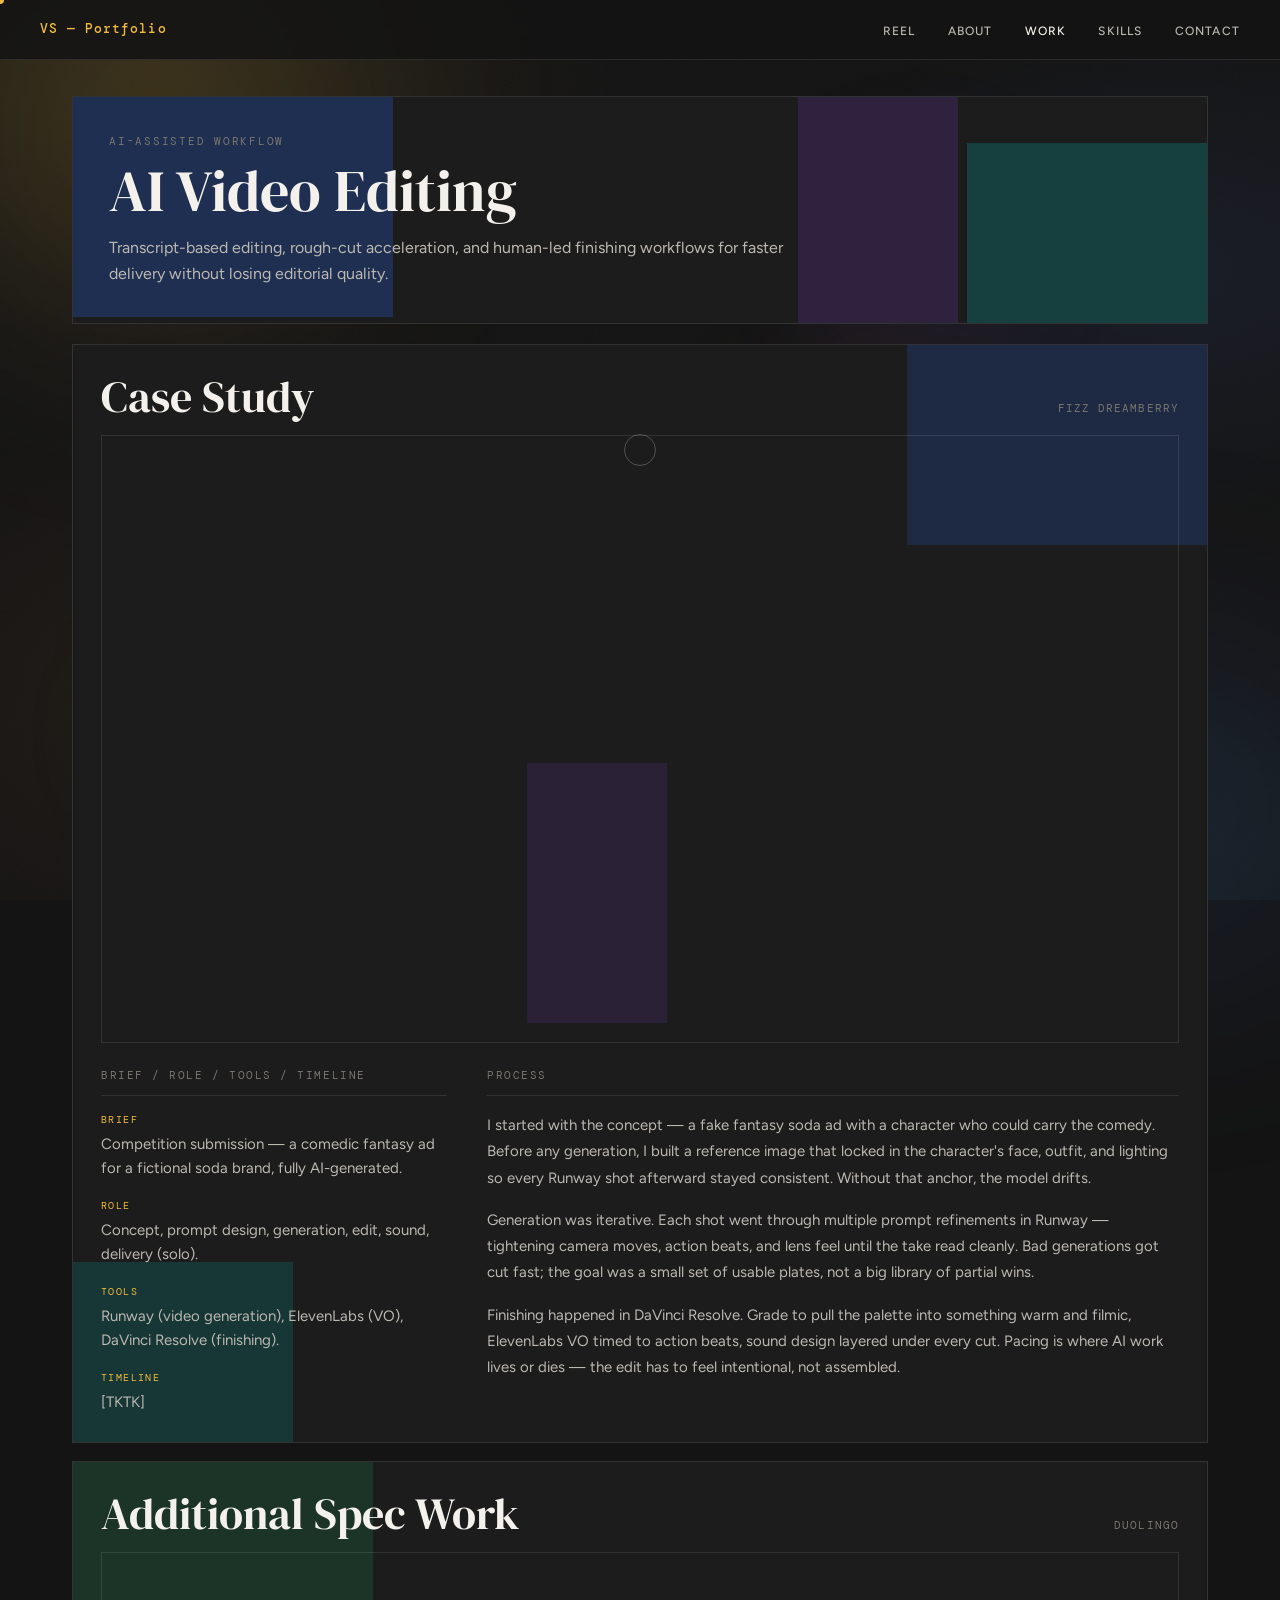
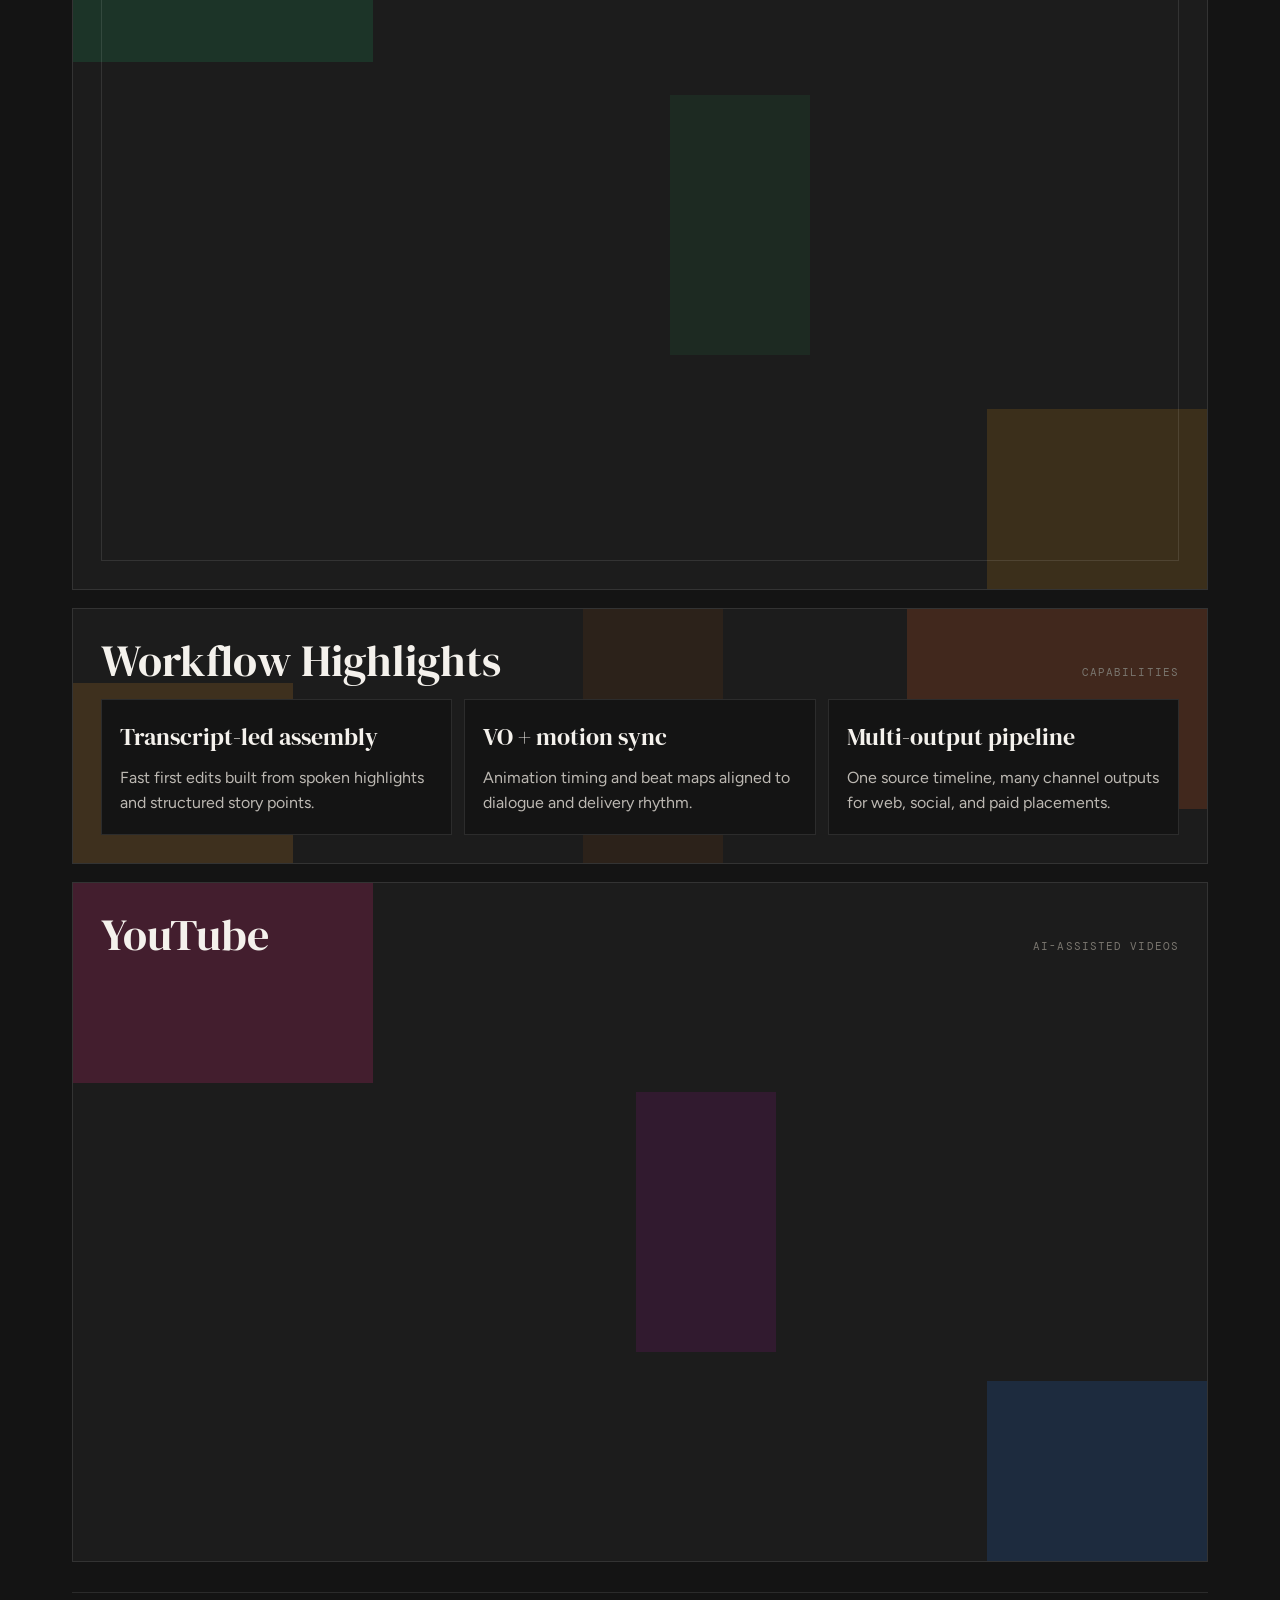
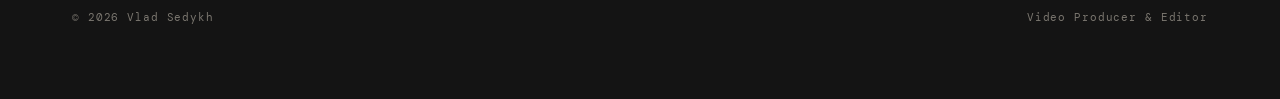
==== ai-video-editing.html @ c08f0c53 "Restore hero photo position; add ambient motion graphics site-wide - Fix hero layout: the earlier z-" ====
<!doctype html>
<html lang="en">
<head>
  <meta charset="utf-8" />
  <meta name="viewport" content="width=device-width,initial-scale=1" />
  <meta name="view-transition" content="same-origin">
  <title>AI Video Editing — Vlad Sedykh</title>
  <meta name="description" content="AI-assisted editing and generative spec work — Fizz Dreamberry case study, Runway and Veo pipelines, and transcript-led finishing for faster delivery.">
  <meta property="og:type" content="website">
  <meta property="og:title" content="AI Video Editing — Vlad Sedykh">
  <meta property="og:description" content="AI-assisted editing and generative spec work — Fizz Dreamberry case study, Runway and Veo pipelines, and transcript-led finishing for faster delivery.">
  <meta property="og:image" content="https://vladesque.github.io/port/og-image.jpg">
  <meta property="og:url" content="https://vladesque.github.io/port/ai-video-editing.html">
  <meta name="twitter:card" content="summary_large_image">
  <link rel="icon" type="image/png" href="favicon.png">
  <link href="https://fonts.googleapis.com/css2?family=DM+Serif+Display:ital@0;1&family=DM+Mono:wght@400;500&family=Figtree:wght@300;400;500;600&display=swap" rel="stylesheet">
  <link rel="stylesheet" href="subpage-theme.css" />
</head>
<body data-page="ai-video-editing">
  <div class="ambient" aria-hidden="true">
    <div class="ambient-shape ambient-shape-1"></div>
    <div class="ambient-shape ambient-shape-2"></div>
    <div class="ambient-shape ambient-shape-3"></div>
  </div>
  <div class="ambient-grain" aria-hidden="true"></div>
  <nav class="site-nav">
    <a class="nav-logo" href="index.html">VS — Portfolio</a>
    <ul class="nav-links">
      <li><a href="index.html#reel">Reel</a></li>
      <li><a href="index.html#bio">About</a></li>
      <li class="nav-dropdown">
        <a href="index.html#work" aria-current="page">Work</a>
        <div class="nav-dropdown-menu">
          <a href="ai-video-editing.html" aria-current="page">AI Video Editing</a>
          <a href="homes-com.html">Homes.com</a>
          <a href="real-estate.html">Real Estate</a>
          <a href="social-media.html">Social Media</a>
        </div>
      </li>
      <li><a href="index.html#skills">Skills</a></li>
      <li><a href="contact.html">Contact</a></li>
    </ul>
  </nav>

  <main class="page-wrap">
    <section class="page-hero">
      <div class="piece piece-ai-1"></div>
      <div class="piece piece-ai-2"></div>
      <div class="piece piece-ai-3"></div>
      <div class="page-kicker">AI-assisted workflow</div>
      <h1>AI Video Editing</h1>
      <p>Transcript-based editing, rough-cut acceleration, and human-led finishing workflows for faster delivery without losing editorial quality.</p>
    </section>

    <section class="section-block">
      <div class="piece piece-sec-a-1"></div>
      <div class="piece piece-sec-a-2"></div>
      <div class="piece piece-sec-a-3"></div>
      <div class="section-head"><h2>Case Study</h2><p>Fizz Dreamberry</p></div>
      <div class="video-wrap case-video">
        <iframe src="https://www.youtube.com/embed/aZ7p9nZNWr4" title="Fizz Dreamberry — a comedic fantasy spec ad fully generated in Runway" frameborder="0" allow="accelerometer; autoplay; clipboard-write; encrypted-media; gyroscope; picture-in-picture; web-share" referrerpolicy="strict-origin-when-cross-origin" allowfullscreen></iframe>
      </div>
      <div class="case-grid">
        <div class="case-brief">
          <div class="case-col-label">Brief / Role / Tools / Timeline</div>
          <dl>
            <div>
              <dt>Brief</dt>
              <dd>Competition submission — a comedic fantasy ad for a fictional soda brand, fully AI-generated.</dd>
            </div>
            <div>
              <dt>Role</dt>
              <dd>Concept, prompt design, generation, edit, sound, delivery (solo).</dd>
            </div>
            <div>
              <dt>Tools</dt>
              <dd>Runway (video generation), ElevenLabs (VO), DaVinci Resolve (finishing).</dd>
            </div>
            <div>
              <dt>Timeline</dt>
              <dd>[TKTK]</dd>
            </div>
          </dl>
        </div>
        <div class="case-process">
          <div class="case-col-label">Process</div>
          <p>I started with the concept — a fake fantasy soda ad with a character who could carry the comedy. Before any generation, I built a reference image that locked in the character's face, outfit, and lighting so every Runway shot afterward stayed consistent. Without that anchor, the model drifts.</p>
          <p>Generation was iterative. Each shot went through multiple prompt refinements in Runway — tightening camera moves, action beats, and lens feel until the take read cleanly. Bad generations got cut fast; the goal was a small set of usable plates, not a big library of partial wins.</p>
          <p>Finishing happened in DaVinci Resolve. Grade to pull the palette into something warm and filmic, ElevenLabs VO timed to action beats, sound design layered under every cut. Pacing is where AI work lives or dies — the edit has to feel intentional, not assembled.</p>
        </div>
      </div>
    </section>

    <section class="section-block">
      <div class="piece piece-sec-b-1"></div>
      <div class="piece piece-sec-b-2"></div>
      <div class="piece piece-sec-b-3"></div>
      <div class="section-head"><h2>Additional Spec Work</h2><p>Duolingo</p></div>
      <div class="video-wrap">
        <iframe src="https://www.youtube.com/embed/ukLDQIRW5YM" title="A Social (Awareness) Ad for Duolingo - Fully AI-Generated in Veo 3" allow="accelerometer; autoplay; clipboard-write; encrypted-media; gyroscope; picture-in-picture; web-share" referrerpolicy="strict-origin-when-cross-origin" allowfullscreen></iframe>
      </div>
    </section>

    <section class="section-block">
      <div class="piece piece-sec-c-1"></div>
      <div class="piece piece-sec-c-2"></div>
      <div class="piece piece-sec-c-3"></div>
      <div class="section-head"><h2>Workflow Highlights</h2><p>Capabilities</p></div>
      <div class="card-grid">
        <article class="info-card"><h3>Transcript-led assembly</h3><p>Fast first edits built from spoken highlights and structured story points.</p></article>
        <article class="info-card"><h3>VO + motion sync</h3><p>Animation timing and beat maps aligned to dialogue and delivery rhythm.</p></article>
        <article class="info-card"><h3>Multi-output pipeline</h3><p>One source timeline, many channel outputs for web, social, and paid placements.</p></article>
      </div>
    </section>

    <section class="section-block">
      <div class="piece piece-sec-d-1"></div>
      <div class="piece piece-sec-d-2"></div>
      <div class="piece piece-sec-d-3"></div>
      <div class="section-head"><h2>YouTube</h2><p>AI-assisted videos</p></div>
      <div class="youtube-grid">
        <div class="youtube-short">
          <iframe src="https://www.youtube.com/embed/81QC1uGu9oo" title="Always wondered what the 7 Wonders of the Ancient World looked like? We went back to find out." frameborder="0" allow="accelerometer; autoplay; clipboard-write; encrypted-media; gyroscope; picture-in-picture; web-share" referrerpolicy="strict-origin-when-cross-origin" allowfullscreen></iframe>
        </div>
      </div>
    </section>

    <footer class="page-footer">
      <span>© 2026 Vlad Sedykh</span>
      <span>Video Producer & Editor</span>
    </footer>
  </main>


  <script src="cursor.js" defer></script>
  <script src="transitions.js" defer></script>
</body>
</html>
---- subpage-theme.css ----
:root {
  --bg: #141414;
  --bg2: #1c1c1c;
  --bg3: #262626;
  --border: rgba(255, 255, 255, 0.10);
  --border2: rgba(255, 255, 255, 0.18);
  --text: #f4f1ec;
  --text2: #bcb8b2;
  --text3: #7a766f;
  --accent: #f2bb3d;
  --accent2: #d09c29;
  --accent-cool: #4c6fe5;
  --accent-warm: #e07a2b;
  --cta-bg: #34213f;
}

* { box-sizing: border-box; margin: 0; padding: 0; }
html { scroll-behavior: smooth; }
body {
  font-family: 'Figtree', sans-serif;
  background:
    radial-gradient(60% 50% at 12% 8%, rgba(242,187,61,0.09) 0%, transparent 60%),
    radial-gradient(55% 45% at 92% 30%, rgba(76,111,229,0.09) 0%, transparent 60%),
    radial-gradient(65% 55% at 20% 78%, rgba(224,122,43,0.08) 0%, transparent 60%),
    radial-gradient(50% 40% at 88% 96%, rgba(20,150,150,0.07) 0%, transparent 60%),
    var(--bg);
  background-attachment: fixed;
  color: var(--text);
  font-size: 16px;
  line-height: 1.6;
  overflow-x: hidden;
  position: relative;
}

/* AMBIENT BACKGROUND ORBS */
body::before,
body::after {
  content: '';
  position: fixed;
  border-radius: 50%;
  pointer-events: none;
  filter: blur(90px);
  z-index: 0;
}
body::before {
  width: 620px; height: 620px;
  background: radial-gradient(circle, rgba(242,187,61,0.14) 0%, transparent 70%);
  top: -180px; left: -160px;
  animation: ambientDrift1 26s ease-in-out infinite;
}
body::after {
  width: 540px; height: 540px;
  background: radial-gradient(circle, rgba(76,111,229,0.14) 0%, transparent 70%);
  bottom: -180px; right: -160px;
  animation: ambientDrift2 32s ease-in-out infinite;
}
@keyframes ambientDrift1 {
  0%, 100% { transform: translate(0,0) scale(1); }
  40%      { transform: translate(60px,-50px) scale(1.15); }
  70%      { transform: translate(-30px,40px) scale(0.9); }
}
@keyframes ambientDrift2 {
  0%, 100% { transform: translate(0,0) scale(1); }
  35%      { transform: translate(-50px,60px) scale(0.88); }
  65%      { transform: translate(40px,-30px) scale(1.12); }
}

/* FLOATING AMBIENT SHAPES */
.ambient {
  position: fixed;
  inset: 0;
  pointer-events: none;
  z-index: 0;
  overflow: hidden;
}
.ambient-shape {
  position: absolute;
  pointer-events: none;
  filter: blur(60px);
  border-radius: 50%;
}
.ambient-shape-1 {
  width: 380px; height: 380px;
  background: radial-gradient(circle, rgba(224,122,43,0.16) 0%, transparent 70%);
  top: 35%; left: 55%;
  animation: ambientDrift1 38s ease-in-out infinite;
}
.ambient-shape-2 {
  width: 300px; height: 300px;
  background: radial-gradient(circle, rgba(20,150,150,0.14) 0%, transparent 70%);
  top: 65%; left: 8%;
  animation: ambientDrift2 42s ease-in-out infinite;
}
.ambient-shape-3 {
  width: 260px; height: 260px;
  background: radial-gradient(circle, rgba(130,65,220,0.12) 0%, transparent 70%);
  top: 15%; right: 18%;
  animation: ambientDrift1 46s ease-in-out infinite;
}

/* AMBIENT GRAIN */
.ambient-grain {
  position: fixed;
  inset: 0;
  pointer-events: none;
  z-index: 0;
  opacity: 0.025;
  background-image: url("data:image/svg+xml,%3Csvg xmlns='http://www.w3.org/2000/svg' width='300' height='300'%3E%3Cfilter id='n'%3E%3CfeTurbulence type='fractalNoise' baseFrequency='0.75' numOctaves='4' stitchTiles='stitch'/%3E%3C/filter%3E%3Crect width='300' height='300' filter='url(%23n)'/%3E%3C/svg%3E");
  background-size: 240px 240px;
}

.page-wrap { position: relative; z-index: 1; }

a { color: inherit; }

.site-nav {
  position: fixed;
  top: 0;
  left: 0;
  right: 0;
  z-index: 100;
  display: flex;
  align-items: center;
  justify-content: space-between;
  padding: 0 40px;
  height: 60px;
  border-bottom: 0.5px solid var(--border);
  background: rgba(20, 20, 20, 0.88);
  backdrop-filter: blur(12px);
}

.nav-logo {
  font-family: 'DM Mono', monospace;
  font-size: 13px;
  font-weight: 500;
  letter-spacing: 0.08em;
  color: var(--accent);
  text-decoration: none;
}

.nav-links {
  display: flex;
  gap: 32px;
  list-style: none;
}

.nav-links a {
  font-size: 12px;
  font-weight: 500;
  letter-spacing: 0.1em;
  text-transform: uppercase;
  color: var(--text2);
  text-decoration: none;
  transition: color 0.2s;
}

.nav-links a:hover,
.nav-links a[aria-current="page"] {
  color: var(--text);
}

.nav-dropdown { position: relative; }
.nav-dropdown-menu {
  display: none;
  position: absolute;
  top: 100%;
  left: 50%;
  transform: translateX(-50%);
  background: rgba(20,20,20,0.96);
  border: 0.5px solid rgba(255,255,255,0.14);
  backdrop-filter: blur(12px);
  min-width: 180px;
  padding: 8px 0 6px;
  z-index: 200;
}
.nav-dropdown:hover .nav-dropdown-menu,
.nav-dropdown-menu:hover { display: block; }
.nav-dropdown-menu a {
  display: block;
  padding: 9px 18px;
  font-size: 11px;
  font-weight: 500;
  letter-spacing: 0.1em;
  text-transform: uppercase;
  color: rgba(138,134,128,1);
  text-decoration: none;
  transition: color 0.15s, background 0.15s;
  white-space: nowrap;
}
.nav-dropdown-menu a:hover,
.nav-dropdown-menu a[aria-current="page"] {
  color: var(--text);
  background: rgba(255,255,255,0.04);
}

.page-wrap {
  max-width: 1200px;
  margin: 0 auto;
  padding: 96px 32px 72px;
}

.page-hero {
  border: 0.5px solid var(--border);
  background: var(--bg2);
  padding: 36px;
  margin-bottom: 20px;
  position: relative;
  overflow: hidden;
}

/* COLOR PIECES */
.piece {
  position: absolute;
  pointer-events: none;
  z-index: 0;
}
.page-hero,
.section-block { position: relative; overflow: hidden; }
.page-hero > *:not(.piece),
.section-block > *:not(.piece) { position: relative; z-index: 1; }

/* AI — blue / cyan / purple */
.piece-ai-1 { width: 320px; height: 220px; background: rgba(40,100,230,0.26); top: 0; left: 0; }
.piece-ai-2 { width: 240px; height: 180px; background: rgba(0,185,185,0.22); bottom: 0; right: 0; }
.piece-ai-3 { width: 160px; height: 260px; background: rgba(130,65,220,0.18); top: 50%; right: 22%; transform: translateY(-50%); }

/* Homes.com — forest green / amber */
.piece-homes-1 { width: 300px; height: 200px; background: rgba(30,150,90,0.26); top: 0; right: 0; }
.piece-homes-2 { width: 220px; height: 180px; background: rgba(210,140,25,0.22); bottom: 0; left: 0; }
.piece-homes-3 { width: 140px; height: 240px; background: rgba(40,125,70,0.18); top: 50%; left: 22%; transform: translateY(-50%); }

/* Real Estate — terracotta / warm brown */
.piece-re-1 { width: 340px; height: 200px; background: rgba(215,90,35,0.26); top: 0; right: 0; }
.piece-re-2 { width: 220px; height: 200px; background: rgba(140,75,20,0.22); bottom: 0; left: 0; }
.piece-re-3 { width: 150px; height: 280px; background: rgba(230,150,45,0.18); top: 50%; right: 18%; transform: translateY(-50%); }

/* Social Media — hot pink / electric blue */
.piece-sm-1 { width: 300px; height: 200px; background: rgba(225,40,120,0.24); top: 0; right: 0; }
.piece-sm-2 { width: 240px; height: 180px; background: rgba(40,120,230,0.22); bottom: 0; left: 0; }
.piece-sm-3 { width: 150px; height: 260px; background: rgba(195,20,180,0.16); top: 50%; right: 20%; transform: translateY(-50%); }

/* Contact — indigo / teal */
.piece-contact-1 { width: 320px; height: 220px; background: rgba(110,110,190,0.26); top: 0; left: 0; }
.piece-contact-2 { width: 240px; height: 180px; background: rgba(25,130,150,0.22); bottom: 0; right: 0; }
.piece-contact-3 { width: 150px; height: 260px; background: rgba(90,90,160,0.18); top: 50%; left: 25%; transform: translateY(-50%); }

/* Section-level cubes (inside .section-block) */
.piece-sec-a-1 { width: 300px; height: 200px; background: rgba(40,100,230,0.20); top: 0; right: 0; }
.piece-sec-a-2 { width: 220px; height: 180px; background: rgba(0,185,185,0.17); bottom: 0; left: 0; }
.piece-sec-a-3 { width: 140px; height: 260px; background: rgba(130,65,220,0.14); top: 50%; left: 40%; transform: translateY(-50%); }

.piece-sec-b-1 { width: 300px; height: 200px; background: rgba(30,150,90,0.20); top: 0; left: 0; }
.piece-sec-b-2 { width: 220px; height: 180px; background: rgba(210,140,25,0.17); bottom: 0; right: 0; }
.piece-sec-b-3 { width: 140px; height: 260px; background: rgba(40,125,70,0.14); top: 50%; right: 35%; transform: translateY(-50%); }

.piece-sec-c-1 { width: 300px; height: 200px; background: rgba(215,90,35,0.20); top: 0; right: 0; }
.piece-sec-c-2 { width: 220px; height: 180px; background: rgba(230,150,45,0.17); bottom: 0; left: 0; }
.piece-sec-c-3 { width: 140px; height: 260px; background: rgba(140,75,20,0.14); top: 50%; left: 45%; transform: translateY(-50%); }

.piece-sec-d-1 { width: 300px; height: 200px; background: rgba(225,40,120,0.20); top: 0; left: 0; }
.piece-sec-d-2 { width: 220px; height: 180px; background: rgba(40,120,230,0.17); bottom: 0; right: 0; }
.piece-sec-d-3 { width: 140px; height: 260px; background: rgba(195,20,180,0.13); top: 50%; right: 38%; transform: translateY(-50%); }

.piece-sec-e-1 { width: 300px; height: 200px; background: rgba(110,110,190,0.20); top: 0; right: 0; }
.piece-sec-e-2 { width: 220px; height: 180px; background: rgba(25,130,150,0.17); bottom: 0; left: 0; }
.piece-sec-e-3 { width: 140px; height: 260px; background: rgba(90,90,160,0.13); top: 50%; left: 42%; transform: translateY(-50%); }

.piece-sec-f-1 { width: 300px; height: 200px; background: rgba(242,187,61,0.18); top: 0; right: 0; }
.piece-sec-f-2 { width: 220px; height: 180px; background: rgba(76,111,229,0.16); bottom: 0; left: 0; }
.piece-sec-f-3 { width: 140px; height: 260px; background: rgba(224,122,43,0.14); top: 50%; left: 45%; transform: translateY(-50%); }

.page-kicker {
  font-family: 'DM Mono', monospace;
  font-size: 11px;
  letter-spacing: 0.16em;
  text-transform: uppercase;
  color: var(--text3);
}

.page-hero h1 {
  font-family: 'DM Serif Display', serif;
  font-size: clamp(34px, 5vw, 58px);
  line-height: 1.05;
  font-weight: 400;
  margin-top: 10px;
}

.page-hero p {
  color: var(--text2);
  max-width: 70ch;
  margin-top: 14px;
}

.section-block {
  border: 0.5px solid var(--border);
  background: var(--bg2);
  padding: 28px;
  margin-top: 18px;
}

.section-head {
  display: flex;
  justify-content: space-between;
  align-items: baseline;
  gap: 12px;
  margin-bottom: 14px;
}

.section-head h2 {
  font-family: 'DM Serif Display', serif;
  font-size: clamp(28px, 3.6vw, 44px);
  font-weight: 400;
  line-height: 1.1;
}

.section-head p,
.muted {
  color: var(--text3);
  font-family: 'DM Mono', monospace;
  font-size: 11px;
  letter-spacing: 0.1em;
  text-transform: uppercase;
}

.embed-grid {
  display: grid;
  grid-template-columns: repeat(12, minmax(0, 1fr));
  gap: 16px;
}

.embed-card {
  grid-column: span 12;
  border: 0.5px solid var(--border);
  background: #171717;
  padding: 16px;
}

.embed-card h3 {
  margin-bottom: 10px;
  font-size: 17px;
  color: var(--text);
}

.video-wrap {
  position: relative;
  width: 100%;
  padding-top: 56.25%;
  overflow: hidden;
  border: 0.5px solid var(--border);
}

.video-wrap.vertical {
  padding-top: 177.7%;
  max-width: 360px;
}

.video-wrap iframe {
  position: absolute;
  inset: 0;
  width: 100%;
  height: 100%;
  border: 0;
}

.card-grid {
  display: grid;
  grid-template-columns: repeat(3, minmax(0, 1fr));
  gap: 12px;
}

.info-card {
  border: 0.5px solid var(--border);
  background: var(--bg);
  padding: 18px;
}

.info-card h3 {
  margin-bottom: 8px;
  font-family: 'DM Serif Display', serif;
  font-size: 24px;
  font-weight: 400;
}

.info-card p { color: var(--text2); }

.contact-list p { margin-top: 8px; color: var(--text2); }

.contact-form {
  margin-top: 8px;
  display: grid;
  gap: 10px;
}

.contact-form label {
  font-family: 'DM Mono', monospace;
  font-size: 11px;
  letter-spacing: 0.08em;
  text-transform: uppercase;
  color: var(--text3);
}

.contact-form input,
.contact-form textarea {
  background: #171717;
  border: 0.5px solid var(--border2);
  color: var(--text);
  padding: 10px 12px;
  font: inherit;
}

.btn-primary,
.btn-ghost {
  display: inline-flex;
  align-items: center;
  justify-content: center;
  font-size: 12px;
  letter-spacing: 0.08em;
  text-transform: uppercase;
  text-decoration: none;
  padding: 12px 18px;
}

.btn-primary {
  border: 0;
  color: var(--bg);
  background: var(--accent);
}

.btn-ghost {
  border: 0.5px solid var(--border2);
  color: var(--text2);
  background: transparent;
}

.page-footer {
  margin-top: 30px;
  padding-top: 16px;
  border-top: 0.5px solid var(--border);
  color: var(--text3);
  font-family: 'DM Mono', monospace;
  font-size: 11px;
  letter-spacing: 0.08em;
  display: flex;
  justify-content: space-between;
  gap: 10px;
}

.case-grid {
  display: grid;
  grid-template-columns: minmax(240px, 1fr) 2fr;
  gap: 40px;
  margin-top: 20px;
}

.case-col-label {
  font-family: 'DM Mono', monospace;
  font-size: 11px;
  letter-spacing: 0.14em;
  text-transform: uppercase;
  color: var(--text3);
  margin-bottom: 16px;
  padding-bottom: 10px;
  border-bottom: 0.5px solid var(--border);
}

.case-brief dl {
  display: grid;
  gap: 18px;
}

.case-brief dt {
  font-family: 'DM Mono', monospace;
  font-size: 10px;
  letter-spacing: 0.14em;
  text-transform: uppercase;
  color: var(--accent);
  margin-bottom: 4px;
}

.case-brief dd {
  color: var(--text2);
  font-size: 15px;
  line-height: 1.6;
  margin-left: 0;
}

.case-process p {
  color: var(--text2);
  font-size: 15px;
  line-height: 1.75;
  margin-bottom: 16px;
}

.case-process p:last-child {
  margin-bottom: 0;
}

.case-video {
  margin-bottom: 24px;
}

.youtube-grid {
  display: flex;
  flex-wrap: wrap;
  gap: 24px;
}

.youtube-short {
  position: relative;
  width: 315px;
  aspect-ratio: 9 / 16;
  flex-shrink: 0;
}

.youtube-short iframe {
  position: absolute;
  inset: 0;
  width: 100%;
  height: 100%;
  border-radius: 8px;
}

.instagram-grid {
  display: grid;
  grid-template-columns: repeat(auto-fit, minmax(320px, 1fr));
  gap: 24px;
  justify-items: center;
}

@media (max-width: 900px) {
  .site-nav { padding: 0 16px; }
  .nav-links { display: none; }
  .page-wrap { padding: 88px 16px 60px; }
  .page-hero, .section-block { padding: 20px; }
  .card-grid { grid-template-columns: 1fr; }
  .case-grid { grid-template-columns: 1fr; gap: 28px; }
  .page-footer { flex-direction: column; }
}

/* CUSTOM CURSOR */
.cursor-dot,
.cursor-ring {
  position: fixed;
  top: 0; left: 0;
  pointer-events: none;
  z-index: 9999;
  transform: translate(-50%, -50%);
  will-change: transform;
}
.cursor-dot {
  width: 8px; height: 8px;
  background: var(--accent);
  border-radius: 50%;
}
.cursor-ring {
  width: 32px; height: 32px;
  border: 1px solid rgba(168,164,160,0.4);
  border-radius: 50%;
  transition: width 0.2s ease, height 0.2s ease, background 0.2s ease, border-color 0.2s ease;
}
.cursor-ring.is-hover {
  width: 60px; height: 60px;
  background: rgba(240,182,55,0.2);
  border-color: var(--accent);
}
body.custom-cursor-active { cursor: none; }
body.custom-cursor-active a,
body.custom-cursor-active button { cursor: none; }
@media (pointer: coarse) {
  .cursor-dot, .cursor-ring { display: none !important; }
  body.custom-cursor-active { cursor: auto; }
}

/* VIEW TRANSITION NAMES (subpages) */
body[data-page="ai-video-editing"] .page-hero h1 { view-transition-name: card-title-ai; }
body[data-page="homes-com"] .page-hero h1 { view-transition-name: card-title-homes; }
body[data-page="real-estate"] .page-hero h1 { view-transition-name: card-title-re; }
body[data-page="social-media"] .page-hero h1 { view-transition-name: card-title-sm; }

::view-transition-group(*),
::view-transition-old(*),
::view-transition-new(*) {
  animation-duration: 420ms;
  animation-timing-function: cubic-bezier(0.65, 0, 0.35, 1);
}

/* REDUCED MOTION */
@media (prefers-reduced-motion: reduce) {
  html { scroll-behavior: auto; }
  body::before, body::after,
  .ambient-shape { animation: none !important; }
  .cursor-dot, .cursor-ring { display: none !important; }
  body.custom-cursor-active { cursor: auto; }
  ::view-transition-group(*),
  ::view-transition-old(*),
  ::view-transition-new(*) { animation: none !important; }
}
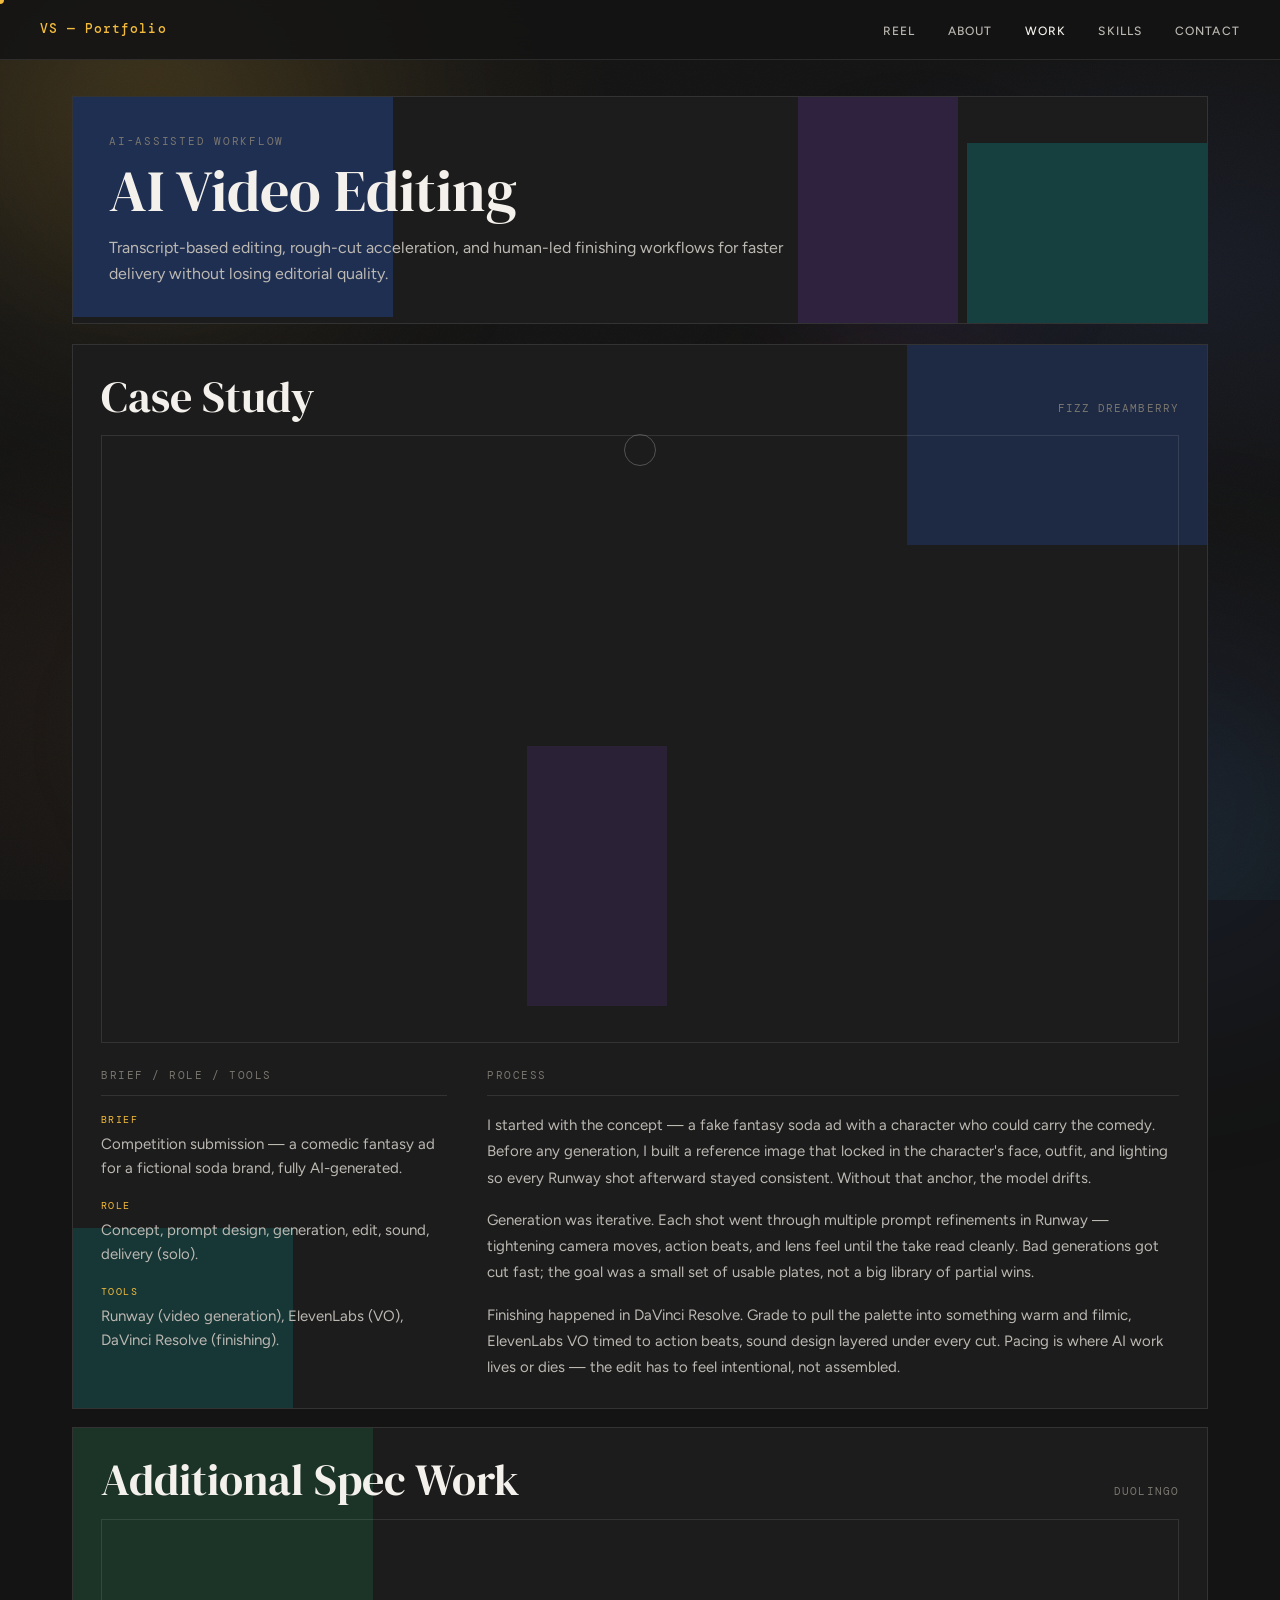
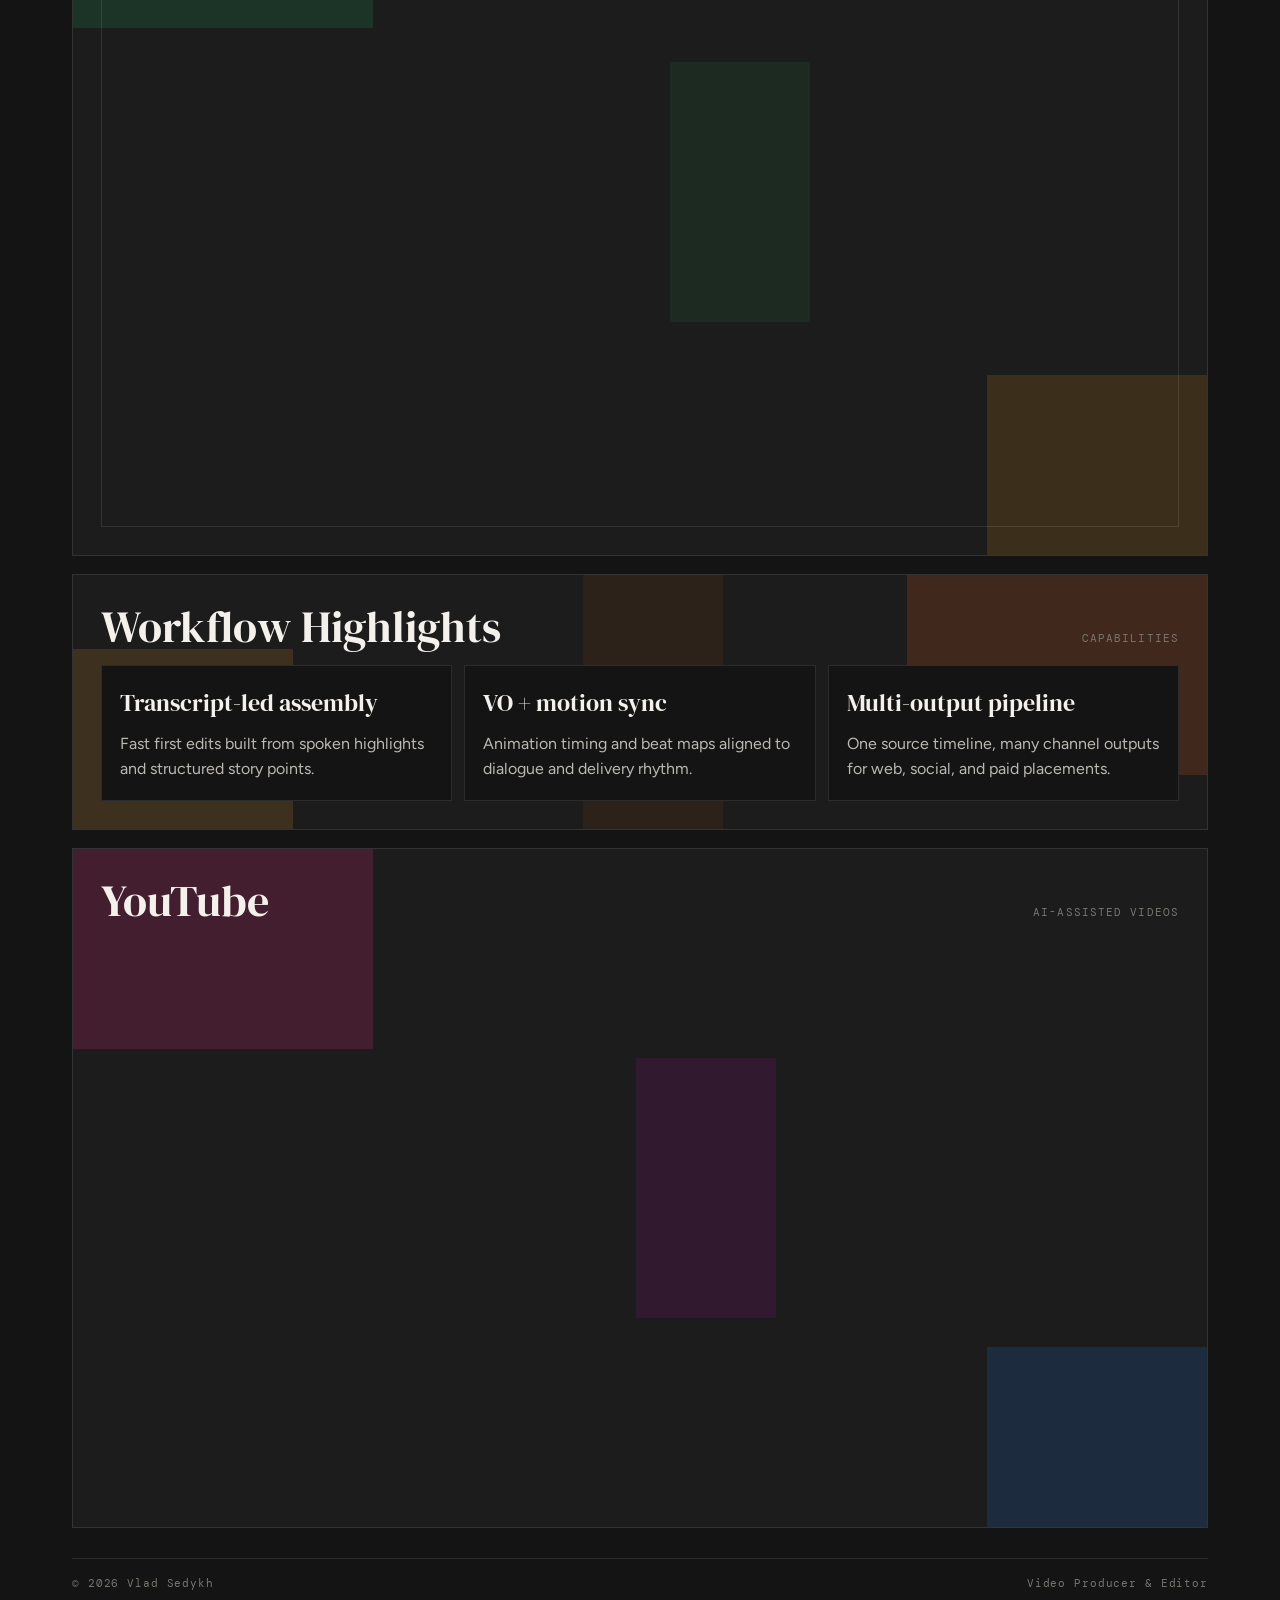
==== commit fb3c31d5: "Drop empty Timeline [TKTK] row from Fizz Dreamberry case study The Timeline definition had no conten" ====
--- a/ai-video-editing.html
+++ b/ai-video-editing.html
@@ -62,7 +62,7 @@
       </div>
       <div class="case-grid">
         <div class="case-brief">
-          <div class="case-col-label">Brief / Role / Tools / Timeline</div>
+          <div class="case-col-label">Brief / Role / Tools</div>
           <dl>
             <div>
               <dt>Brief</dt>
@@ -75,10 +75,6 @@
             <div>
               <dt>Tools</dt>
               <dd>Runway (video generation), ElevenLabs (VO), DaVinci Resolve (finishing).</dd>
-            </div>
-            <div>
-              <dt>Timeline</dt>
-              <dd>[TKTK]</dd>
             </div>
           </dl>
         </div>
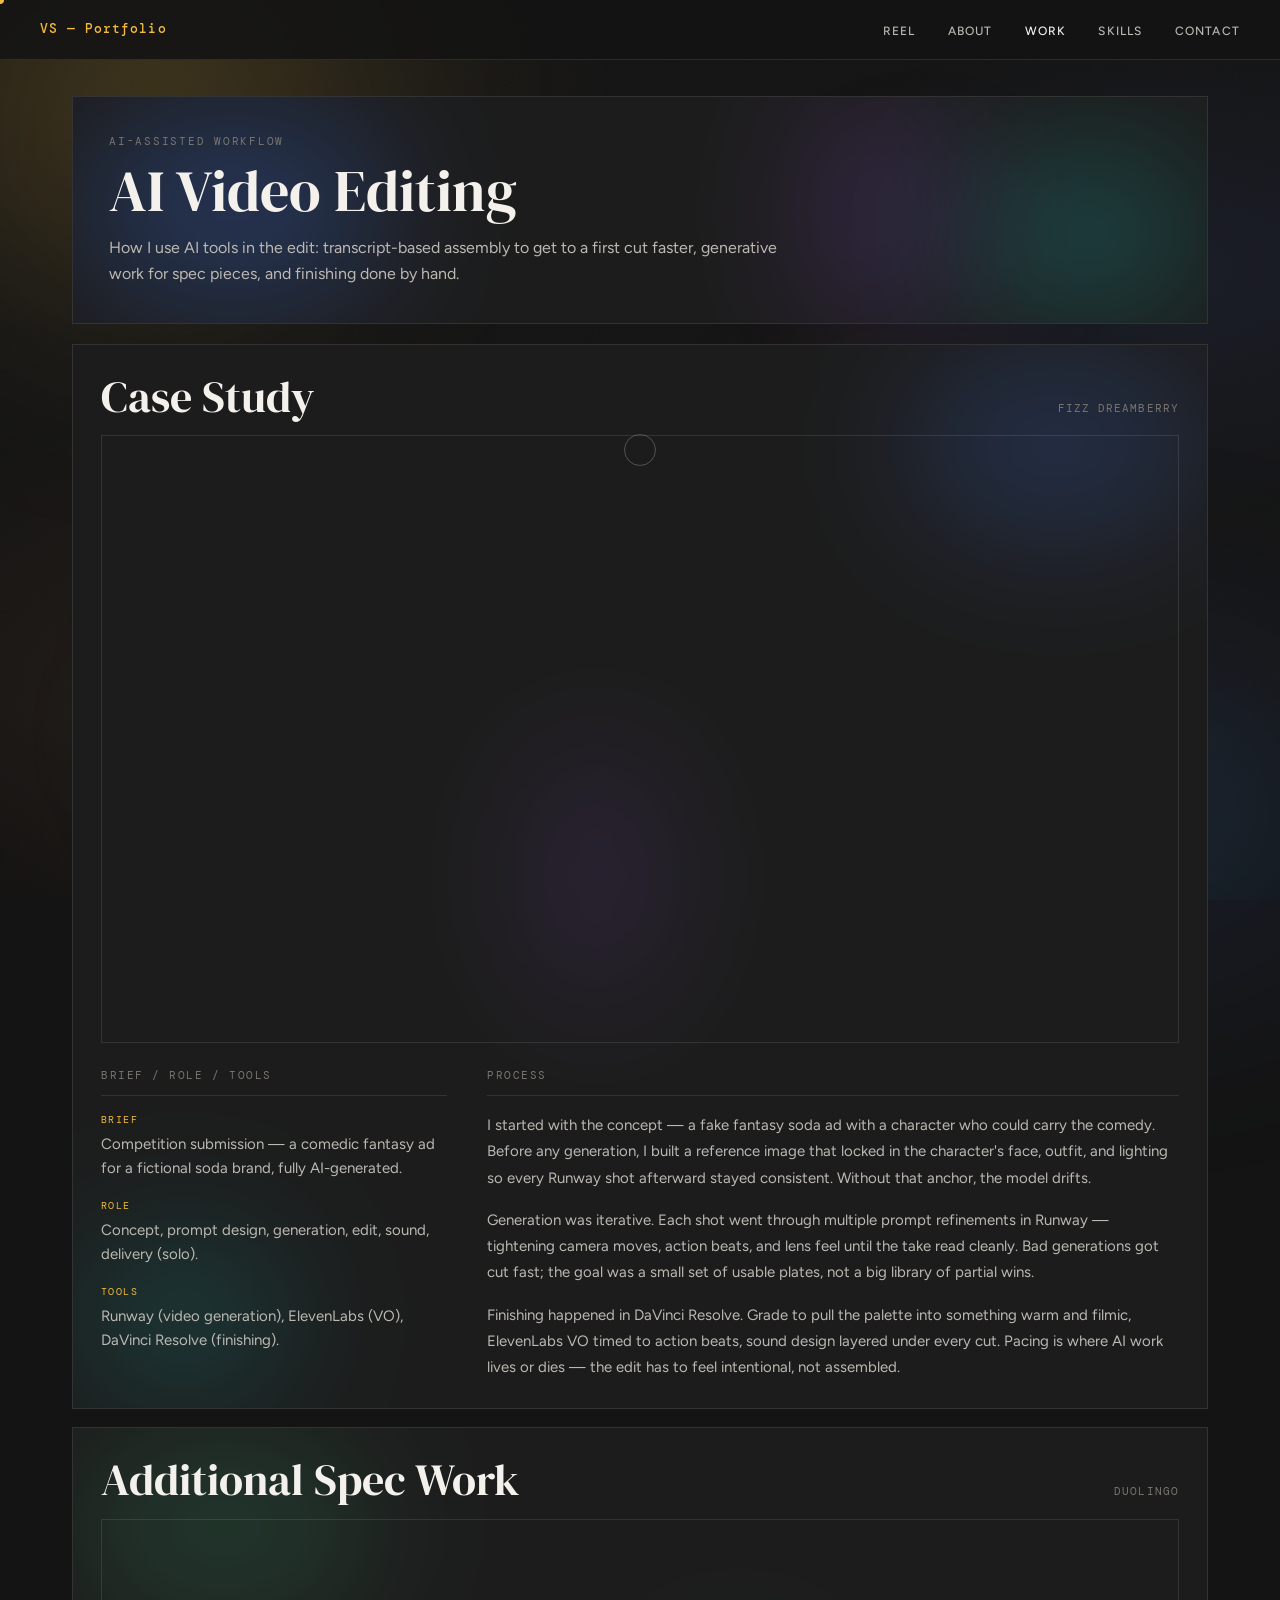
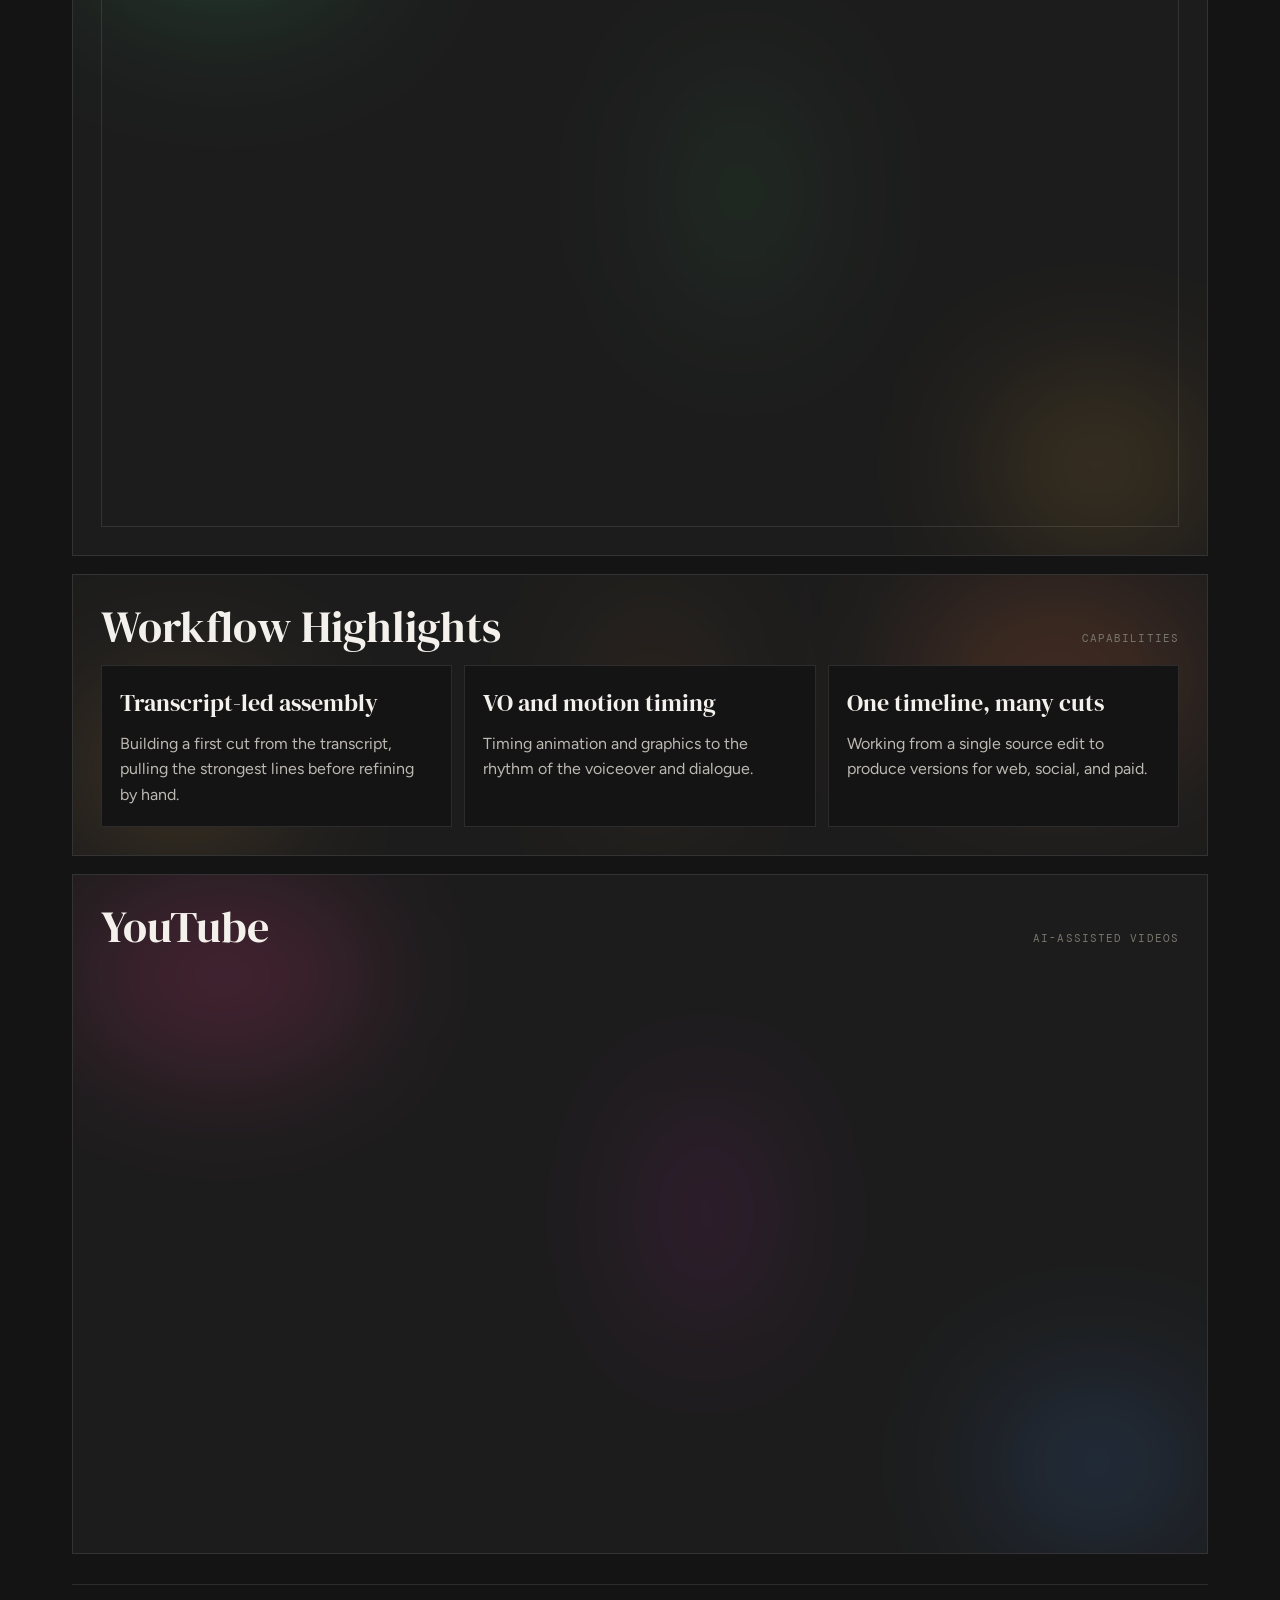
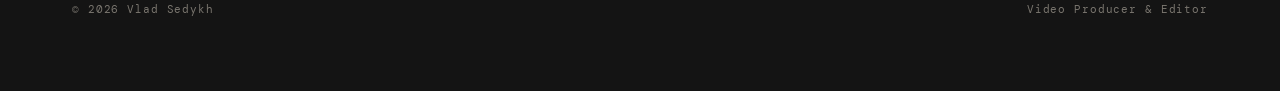
==== commit e02c9c55: "Refine copy and add cinematic polish - Rewrite homepage and subpage copy to read less salesy and mor" ====
--- a/ai-video-editing.html
+++ b/ai-video-editing.html
@@ -49,7 +49,7 @@
       <div class="piece piece-ai-3"></div>
       <div class="page-kicker">AI-assisted workflow</div>
       <h1>AI Video Editing</h1>
-      <p>Transcript-based editing, rough-cut acceleration, and human-led finishing workflows for faster delivery without losing editorial quality.</p>
+      <p>How I use AI tools in the edit: transcript-based assembly to get to a first cut faster, generative work for spec pieces, and finishing done by hand.</p>
     </section>
 
     <section class="section-block">
@@ -103,9 +103,9 @@
       <div class="piece piece-sec-c-3"></div>
       <div class="section-head"><h2>Workflow Highlights</h2><p>Capabilities</p></div>
       <div class="card-grid">
-        <article class="info-card"><h3>Transcript-led assembly</h3><p>Fast first edits built from spoken highlights and structured story points.</p></article>
-        <article class="info-card"><h3>VO + motion sync</h3><p>Animation timing and beat maps aligned to dialogue and delivery rhythm.</p></article>
-        <article class="info-card"><h3>Multi-output pipeline</h3><p>One source timeline, many channel outputs for web, social, and paid placements.</p></article>
+        <article class="info-card"><h3>Transcript-led assembly</h3><p>Building a first cut from the transcript, pulling the strongest lines before refining by hand.</p></article>
+        <article class="info-card"><h3>VO and motion timing</h3><p>Timing animation and graphics to the rhythm of the voiceover and dialogue.</p></article>
+        <article class="info-card"><h3>One timeline, many cuts</h3><p>Working from a single source edit to produce versions for web, social, and paid.</p></article>
       </div>
     </section>
 
--- a/subpage-theme.css
+++ b/subpage-theme.css
@@ -19,6 +19,7 @@
 body {
   font-family: 'Figtree', sans-serif;
   background:
+    radial-gradient(135% 120% at 50% 32%, transparent 52%, rgba(0,0,0,0.5) 100%),
     radial-gradient(60% 50% at 12% 8%, rgba(242,187,61,0.09) 0%, transparent 60%),
     radial-gradient(55% 45% at 92% 30%, rgba(76,111,229,0.09) 0%, transparent 60%),
     radial-gradient(65% 55% at 20% 78%, rgba(224,122,43,0.08) 0%, transparent 60%),
@@ -208,11 +209,14 @@
   overflow: hidden;
 }
 
-/* COLOR PIECES */
+/* COLOR PIECES — soft cinematic light, not hard blocks */
 .piece {
   position: absolute;
   pointer-events: none;
   z-index: 0;
+  filter: blur(64px);
+  border-radius: 48%;
+  mix-blend-mode: screen;
 }
 .page-hero,
 .section-block { position: relative; overflow: hidden; }
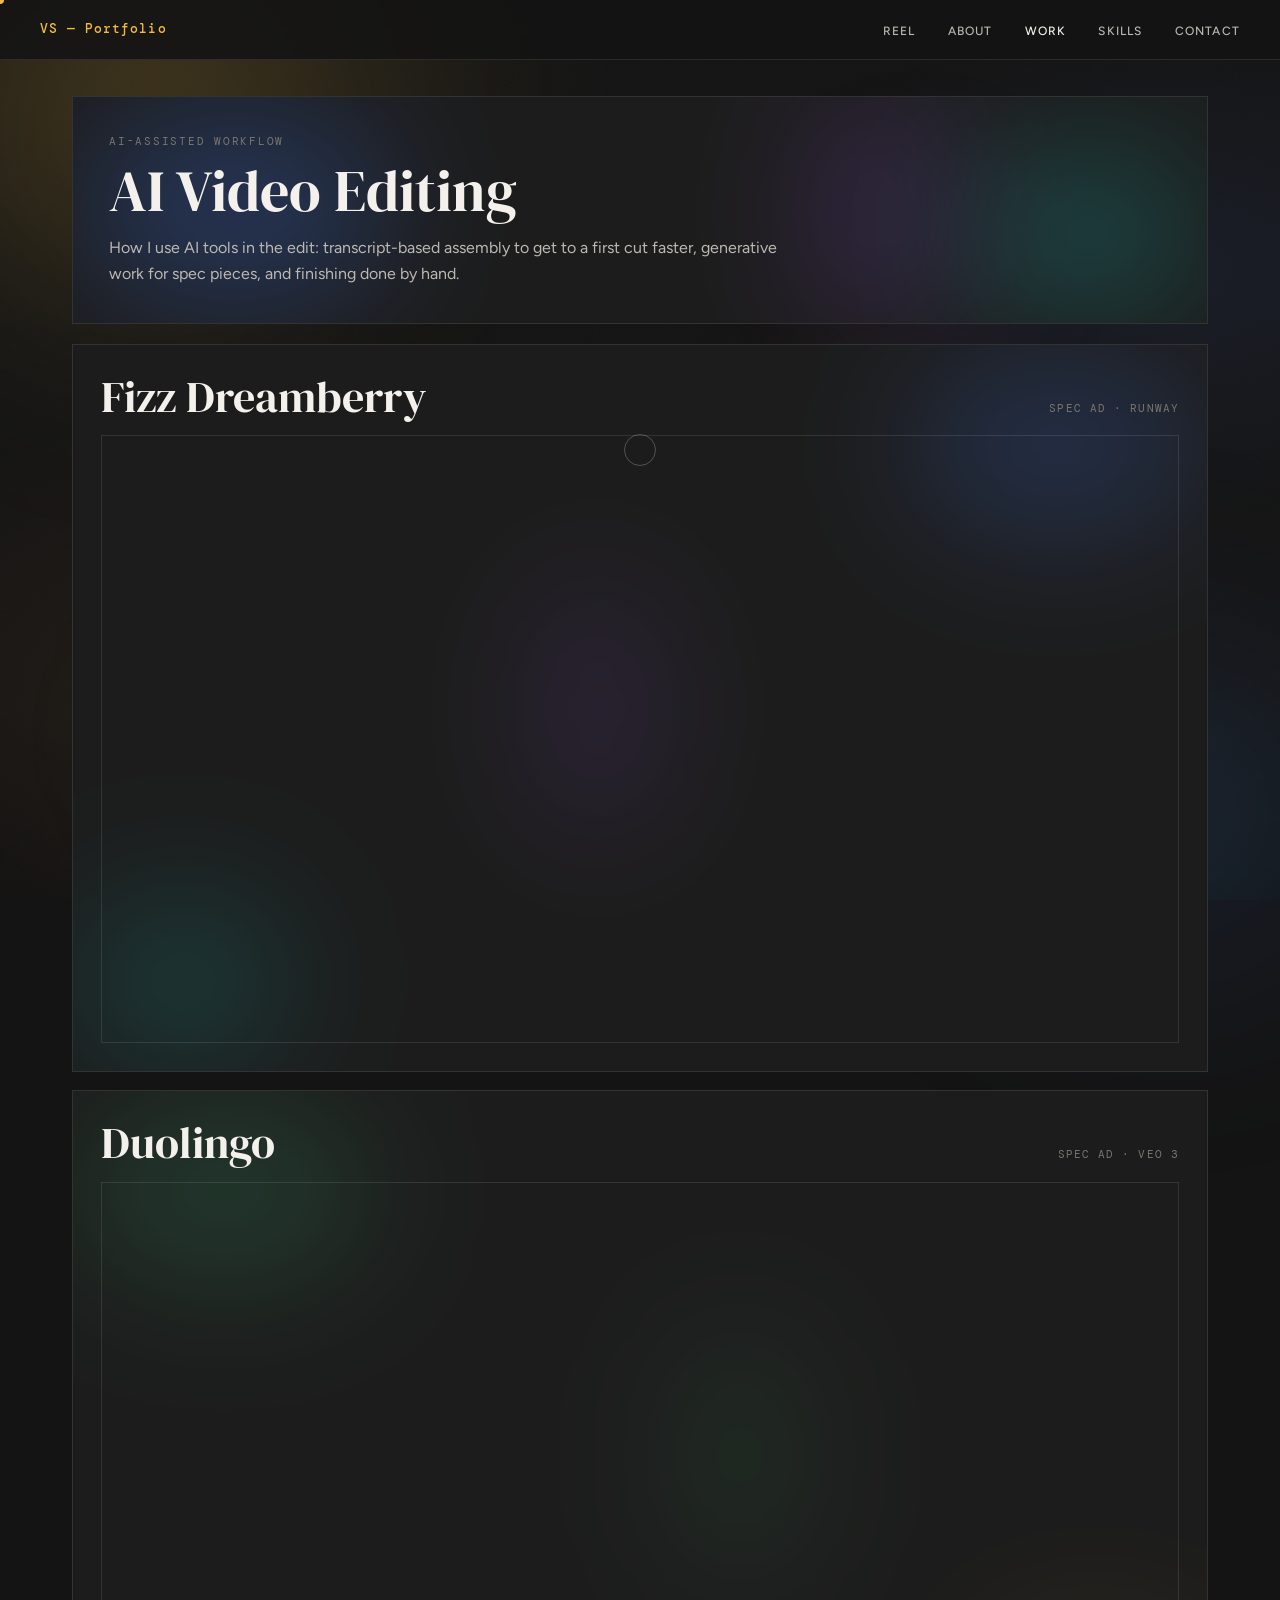
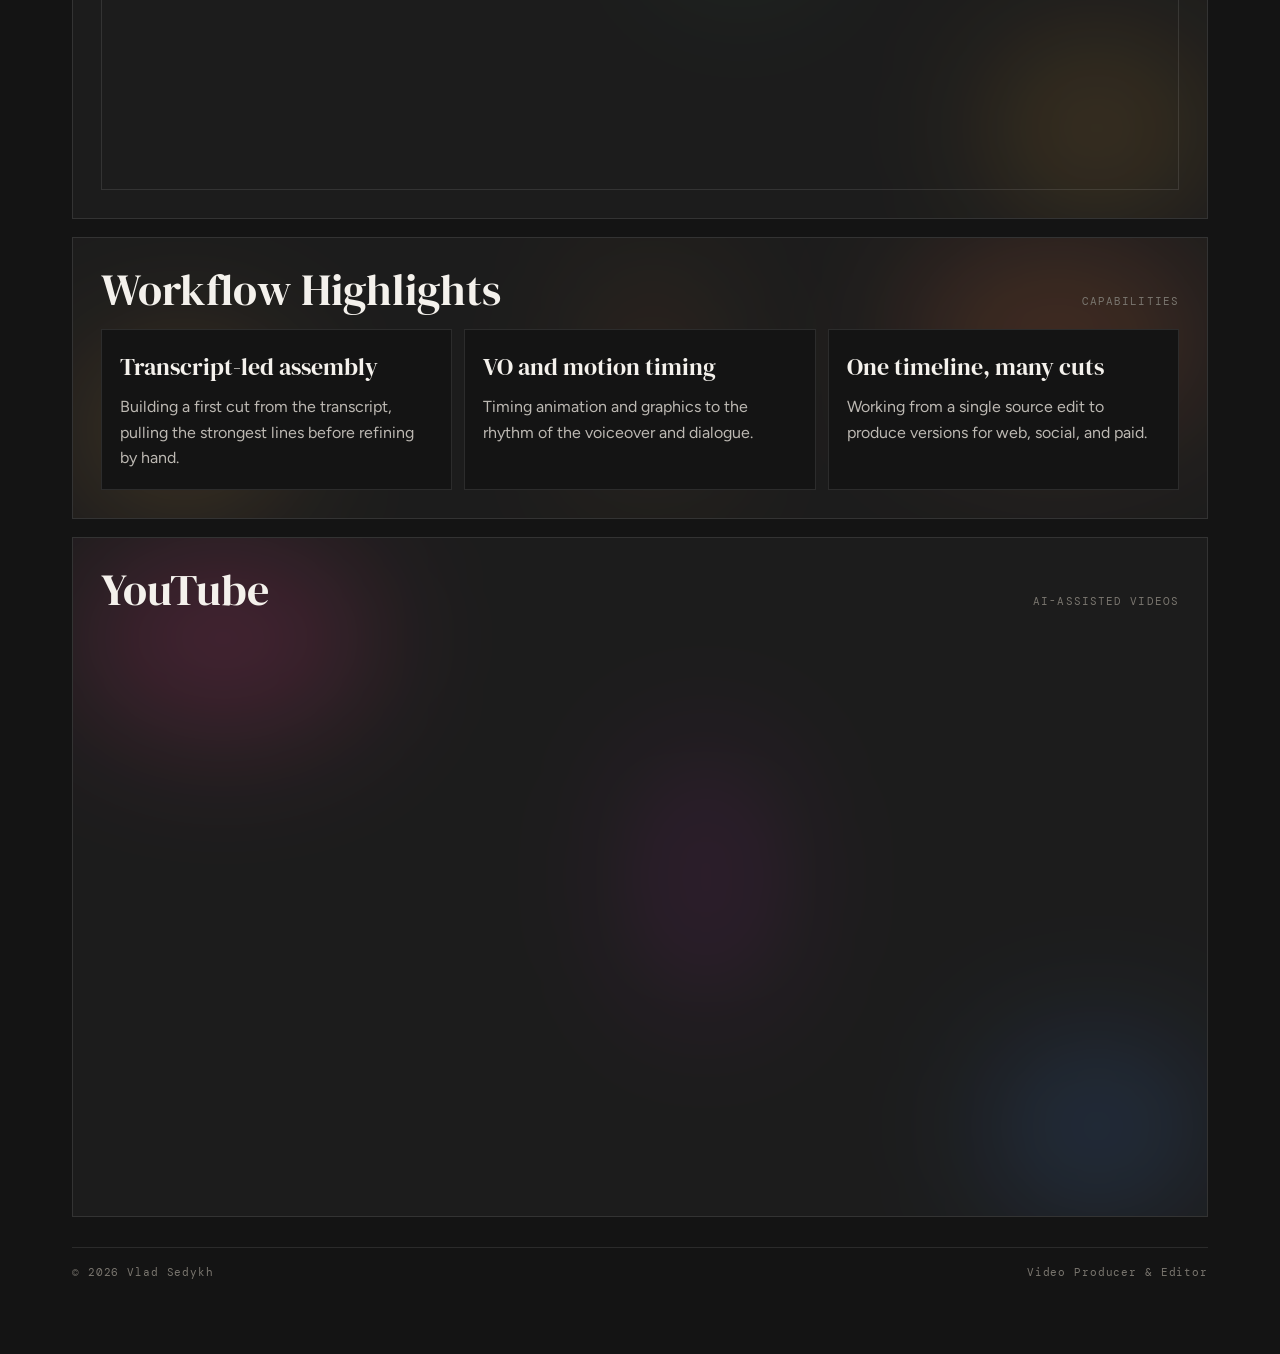
==== commit caccf50d: "Simplify AI video editing page - Remove the Brief / Role / Tools and Process write-up - Name each vi" ====
--- a/ai-video-editing.html
+++ b/ai-video-editing.html
@@ -5,10 +5,10 @@
   <meta name="viewport" content="width=device-width,initial-scale=1" />
   <meta name="view-transition" content="same-origin">
   <title>AI Video Editing — Vlad Sedykh</title>
-  <meta name="description" content="AI-assisted editing and generative spec work — Fizz Dreamberry case study, Runway and Veo pipelines, and transcript-led finishing for faster delivery.">
+  <meta name="description" content="AI-assisted editing and generative spec work — Fizz Dreamberry and Duolingo, made with Runway and Veo, plus transcript-led assembly and hand finishing.">
   <meta property="og:type" content="website">
   <meta property="og:title" content="AI Video Editing — Vlad Sedykh">
-  <meta property="og:description" content="AI-assisted editing and generative spec work — Fizz Dreamberry case study, Runway and Veo pipelines, and transcript-led finishing for faster delivery.">
+  <meta property="og:description" content="AI-assisted editing and generative spec work — Fizz Dreamberry and Duolingo, made with Runway and Veo, plus transcript-led assembly and hand finishing.">
   <meta property="og:image" content="https://vladesque.github.io/port/og-image.jpg">
   <meta property="og:url" content="https://vladesque.github.io/port/ai-video-editing.html">
   <meta name="twitter:card" content="summary_large_image">
@@ -56,34 +56,9 @@
       <div class="piece piece-sec-a-1"></div>
       <div class="piece piece-sec-a-2"></div>
       <div class="piece piece-sec-a-3"></div>
-      <div class="section-head"><h2>Case Study</h2><p>Fizz Dreamberry</p></div>
-      <div class="video-wrap case-video">
+      <div class="section-head"><h2>Fizz Dreamberry</h2><p>Spec ad · Runway</p></div>
+      <div class="video-wrap">
         <iframe src="https://www.youtube.com/embed/aZ7p9nZNWr4" title="Fizz Dreamberry — a comedic fantasy spec ad fully generated in Runway" frameborder="0" allow="accelerometer; autoplay; clipboard-write; encrypted-media; gyroscope; picture-in-picture; web-share" referrerpolicy="strict-origin-when-cross-origin" allowfullscreen></iframe>
-      </div>
-      <div class="case-grid">
-        <div class="case-brief">
-          <div class="case-col-label">Brief / Role / Tools</div>
-          <dl>
-            <div>
-              <dt>Brief</dt>
-              <dd>Competition submission — a comedic fantasy ad for a fictional soda brand, fully AI-generated.</dd>
-            </div>
-            <div>
-              <dt>Role</dt>
-              <dd>Concept, prompt design, generation, edit, sound, delivery (solo).</dd>
-            </div>
-            <div>
-              <dt>Tools</dt>
-              <dd>Runway (video generation), ElevenLabs (VO), DaVinci Resolve (finishing).</dd>
-            </div>
-          </dl>
-        </div>
-        <div class="case-process">
-          <div class="case-col-label">Process</div>
-          <p>I started with the concept — a fake fantasy soda ad with a character who could carry the comedy. Before any generation, I built a reference image that locked in the character's face, outfit, and lighting so every Runway shot afterward stayed consistent. Without that anchor, the model drifts.</p>
-          <p>Generation was iterative. Each shot went through multiple prompt refinements in Runway — tightening camera moves, action beats, and lens feel until the take read cleanly. Bad generations got cut fast; the goal was a small set of usable plates, not a big library of partial wins.</p>
-          <p>Finishing happened in DaVinci Resolve. Grade to pull the palette into something warm and filmic, ElevenLabs VO timed to action beats, sound design layered under every cut. Pacing is where AI work lives or dies — the edit has to feel intentional, not assembled.</p>
-        </div>
       </div>
     </section>
 
@@ -91,7 +66,7 @@
       <div class="piece piece-sec-b-1"></div>
       <div class="piece piece-sec-b-2"></div>
       <div class="piece piece-sec-b-3"></div>
-      <div class="section-head"><h2>Additional Spec Work</h2><p>Duolingo</p></div>
+      <div class="section-head"><h2>Duolingo</h2><p>Spec ad · Veo 3</p></div>
       <div class="video-wrap">
         <iframe src="https://www.youtube.com/embed/ukLDQIRW5YM" title="A Social (Awareness) Ad for Duolingo - Fully AI-Generated in Veo 3" allow="accelerometer; autoplay; clipboard-write; encrypted-media; gyroscope; picture-in-picture; web-share" referrerpolicy="strict-origin-when-cross-origin" allowfullscreen></iframe>
       </div>
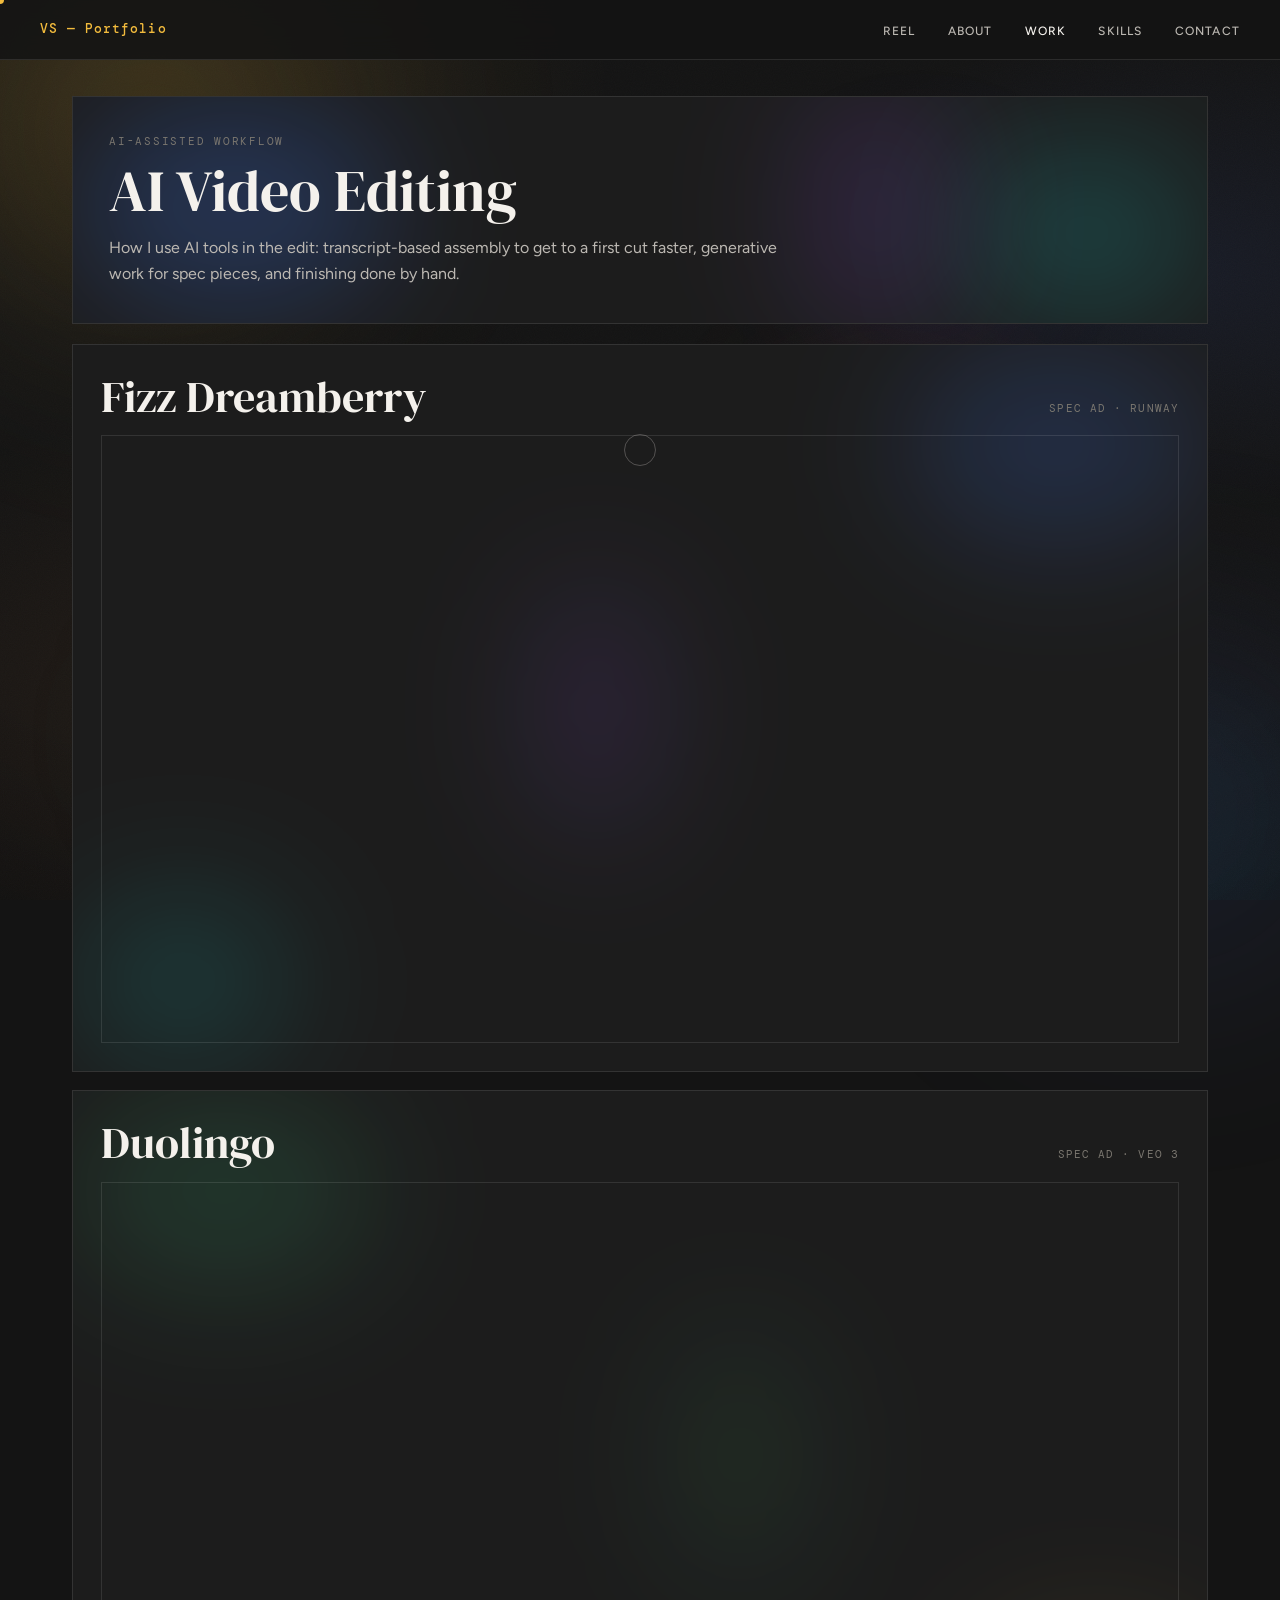
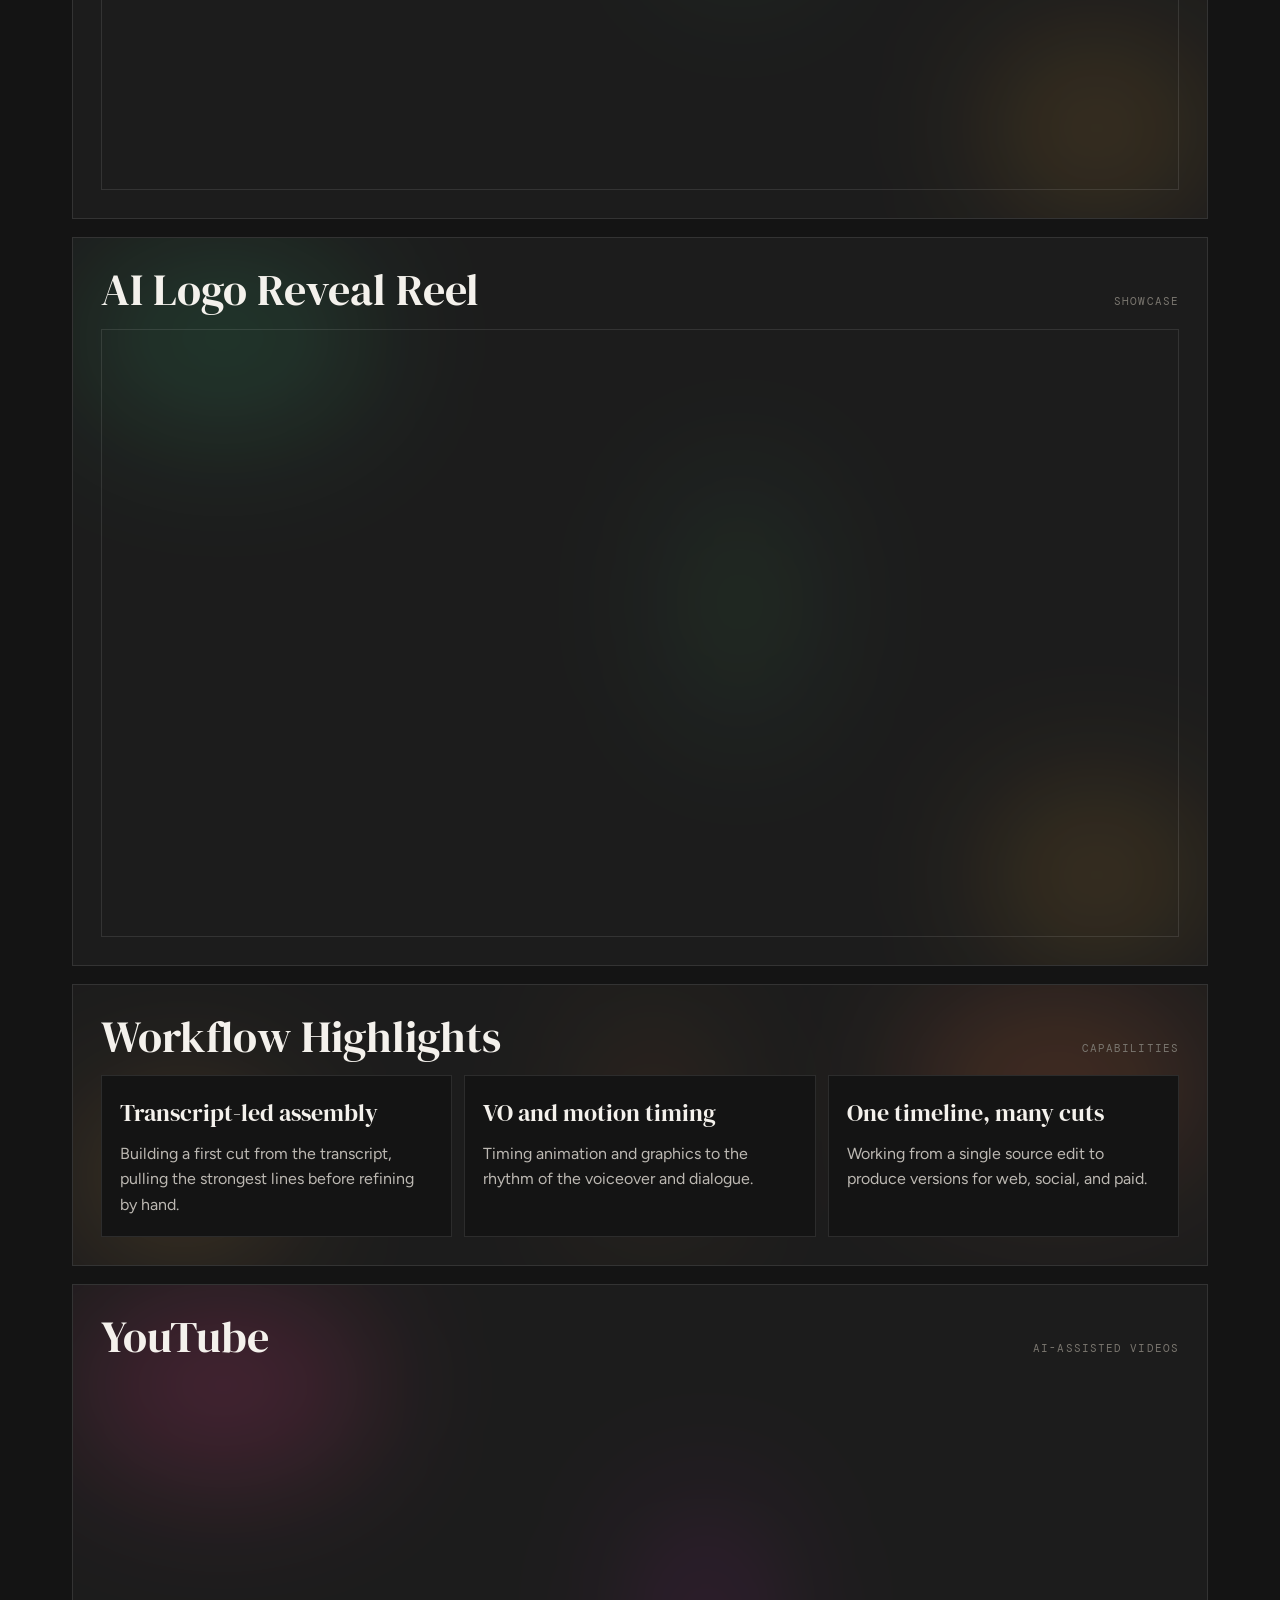
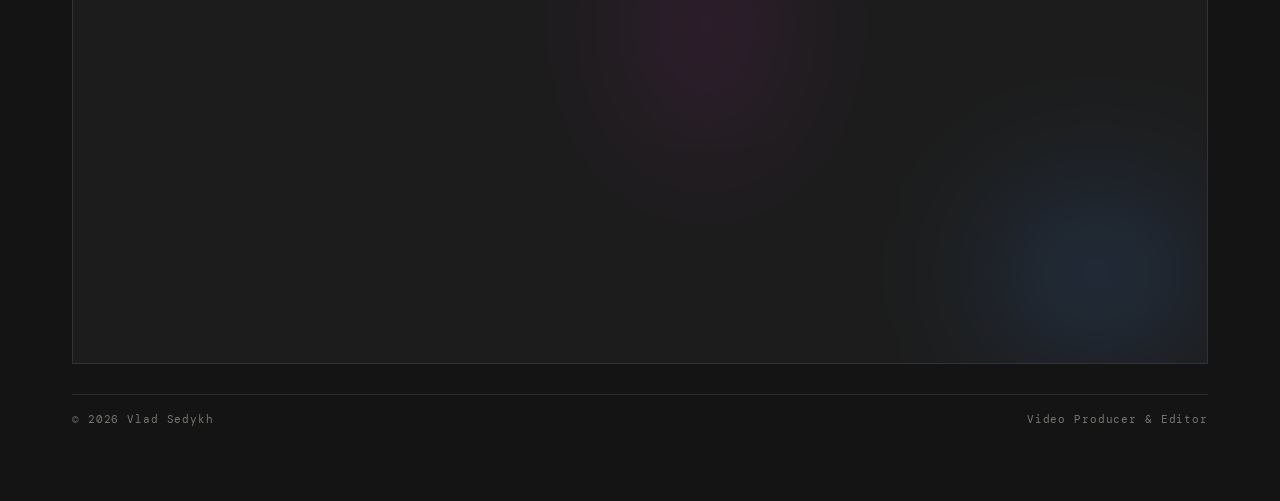
==== commit d1801061: "Add AI Logo Reveal Reel video to AI video editing page" ====
--- a/ai-video-editing.html
+++ b/ai-video-editing.html
@@ -73,6 +73,16 @@
     </section>
 
     <section class="section-block">
+      <div class="piece piece-sec-b-1"></div>
+      <div class="piece piece-sec-b-2"></div>
+      <div class="piece piece-sec-b-3"></div>
+      <div class="section-head"><h2>AI Logo Reveal Reel</h2><p>Showcase</p></div>
+      <div class="video-wrap">
+        <iframe src="https://player.vimeo.com/video/1219537232?badge=0&amp;autopause=0&amp;player_id=0&amp;app_id=58479" frameborder="0" allow="autoplay; fullscreen; picture-in-picture; clipboard-write; encrypted-media; web-share" referrerpolicy="strict-origin-when-cross-origin" title="AI Logo Reveal Reel"></iframe>
+      </div>
+    </section>
+
+    <section class="section-block">
       <div class="piece piece-sec-c-1"></div>
       <div class="piece piece-sec-c-2"></div>
       <div class="piece piece-sec-c-3"></div>
@@ -105,5 +115,6 @@
 
   <script src="cursor.js" defer></script>
   <script src="transitions.js" defer></script>
+  <script src="https://player.vimeo.com/api/player.js"></script>
 </body>
 </html>
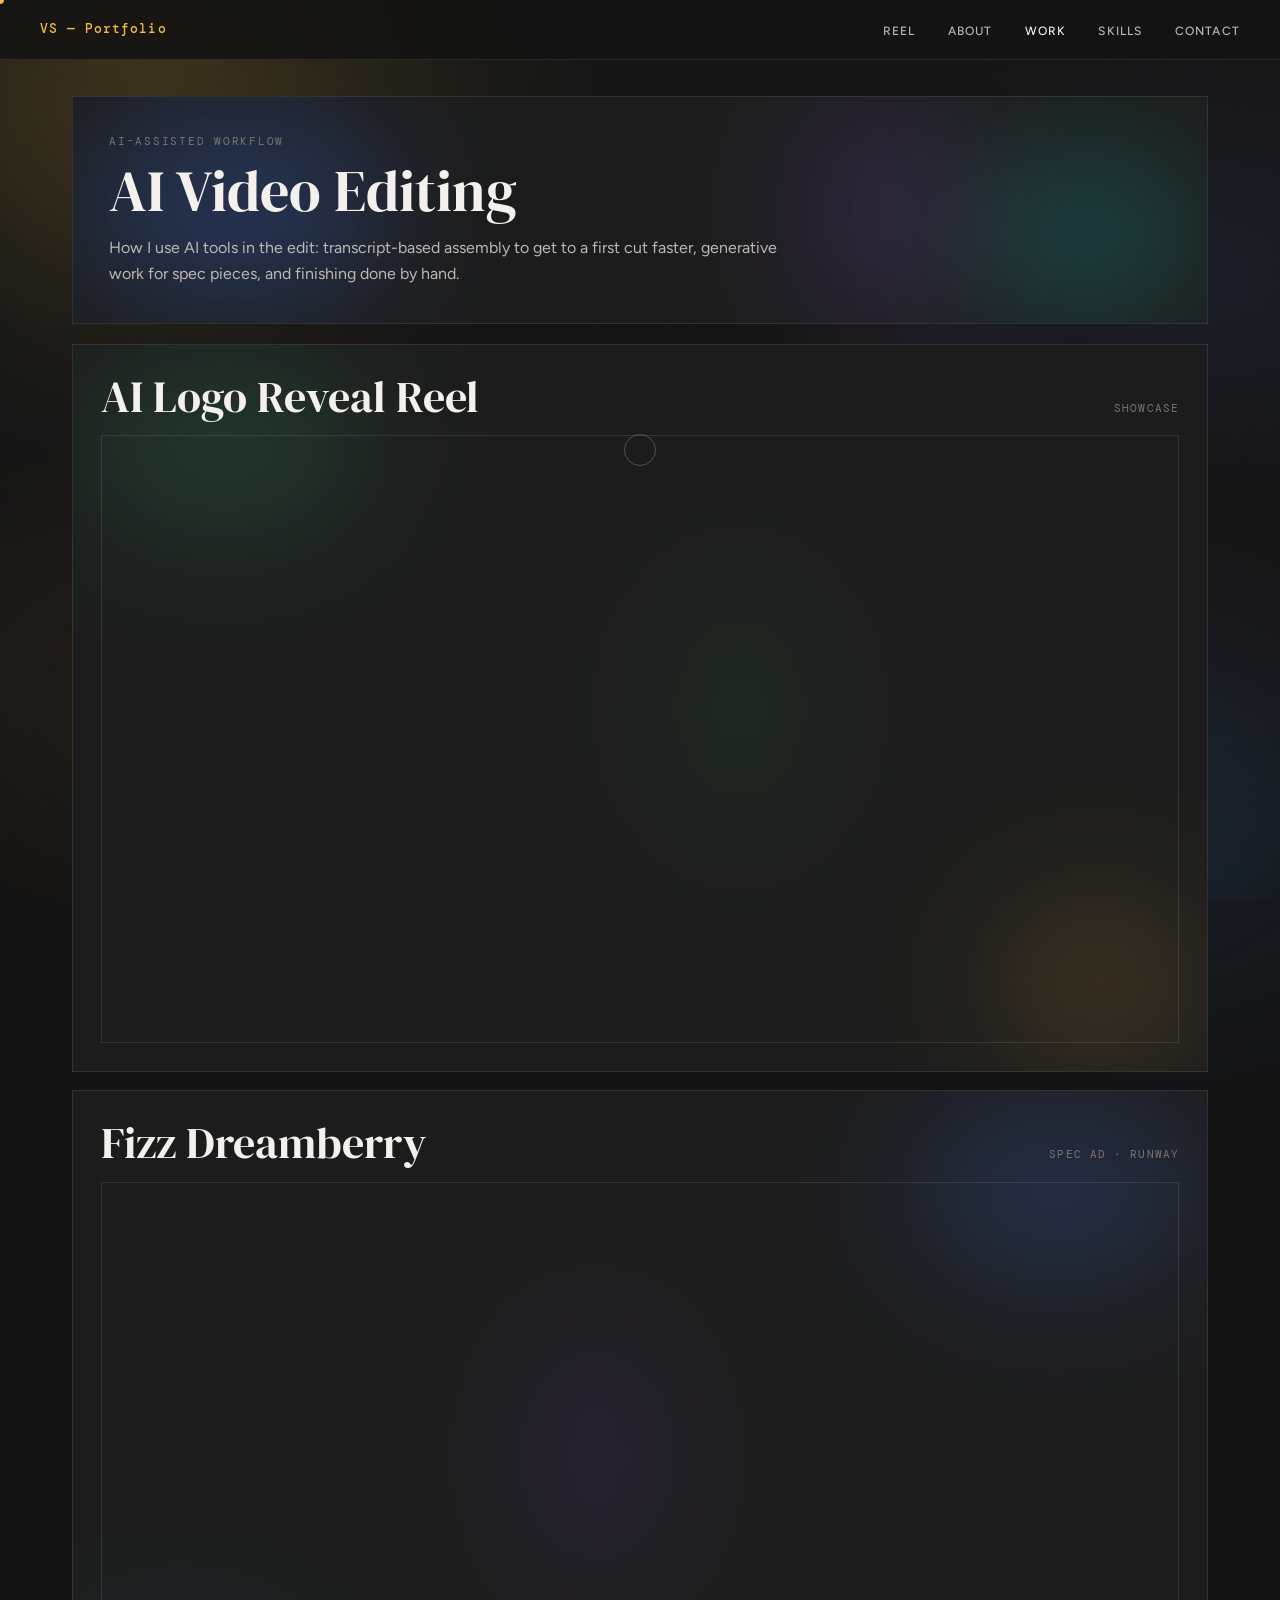
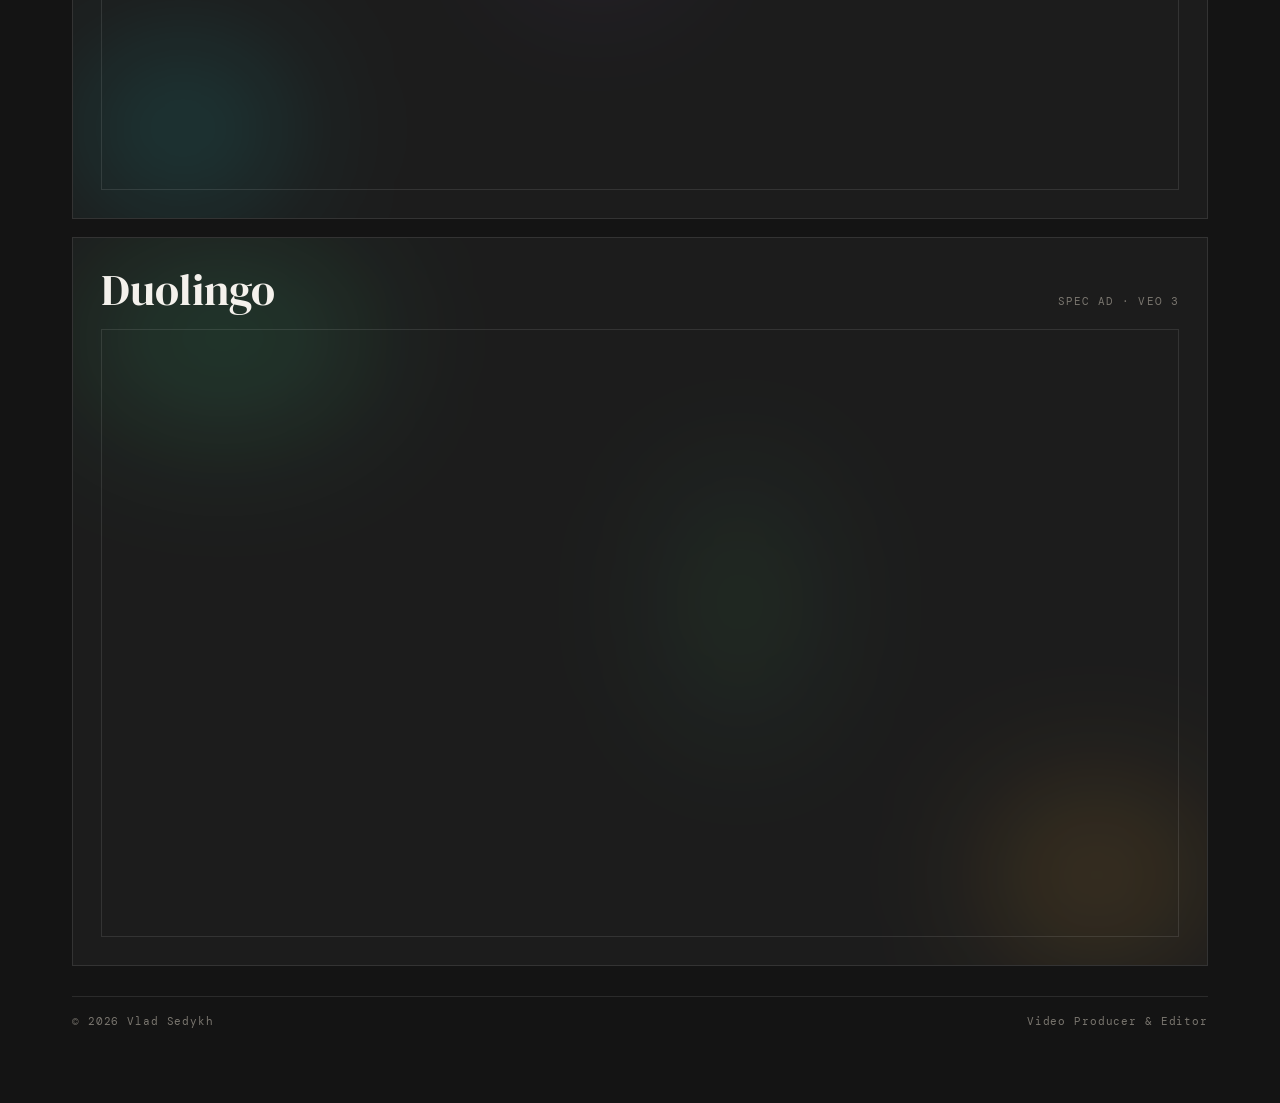
==== commit 597d5cf3: "Reorganize AI video page: move AI Logo Reveal Reel to top, remove Workflow Highlights and YouTube se" ====
--- a/ai-video-editing.html
+++ b/ai-video-editing.html
@@ -53,6 +53,16 @@
     </section>
 
     <section class="section-block">
+      <div class="piece piece-sec-b-1"></div>
+      <div class="piece piece-sec-b-2"></div>
+      <div class="piece piece-sec-b-3"></div>
+      <div class="section-head"><h2>AI Logo Reveal Reel</h2><p>Showcase</p></div>
+      <div class="video-wrap">
+        <iframe src="https://player.vimeo.com/video/1219537232?badge=0&amp;autopause=0&amp;player_id=0&amp;app_id=58479" frameborder="0" allow="autoplay; fullscreen; picture-in-picture; clipboard-write; encrypted-media; web-share" referrerpolicy="strict-origin-when-cross-origin" title="AI Logo Reveal Reel"></iframe>
+      </div>
+    </section>
+
+    <section class="section-block">
       <div class="piece piece-sec-a-1"></div>
       <div class="piece piece-sec-a-2"></div>
       <div class="piece piece-sec-a-3"></div>
@@ -72,40 +82,6 @@
       </div>
     </section>
 
-    <section class="section-block">
-      <div class="piece piece-sec-b-1"></div>
-      <div class="piece piece-sec-b-2"></div>
-      <div class="piece piece-sec-b-3"></div>
-      <div class="section-head"><h2>AI Logo Reveal Reel</h2><p>Showcase</p></div>
-      <div class="video-wrap">
-        <iframe src="https://player.vimeo.com/video/1219537232?badge=0&amp;autopause=0&amp;player_id=0&amp;app_id=58479" frameborder="0" allow="autoplay; fullscreen; picture-in-picture; clipboard-write; encrypted-media; web-share" referrerpolicy="strict-origin-when-cross-origin" title="AI Logo Reveal Reel"></iframe>
-      </div>
-    </section>
-
-    <section class="section-block">
-      <div class="piece piece-sec-c-1"></div>
-      <div class="piece piece-sec-c-2"></div>
-      <div class="piece piece-sec-c-3"></div>
-      <div class="section-head"><h2>Workflow Highlights</h2><p>Capabilities</p></div>
-      <div class="card-grid">
-        <article class="info-card"><h3>Transcript-led assembly</h3><p>Building a first cut from the transcript, pulling the strongest lines before refining by hand.</p></article>
-        <article class="info-card"><h3>VO and motion timing</h3><p>Timing animation and graphics to the rhythm of the voiceover and dialogue.</p></article>
-        <article class="info-card"><h3>One timeline, many cuts</h3><p>Working from a single source edit to produce versions for web, social, and paid.</p></article>
-      </div>
-    </section>
-
-    <section class="section-block">
-      <div class="piece piece-sec-d-1"></div>
-      <div class="piece piece-sec-d-2"></div>
-      <div class="piece piece-sec-d-3"></div>
-      <div class="section-head"><h2>YouTube</h2><p>AI-assisted videos</p></div>
-      <div class="youtube-grid">
-        <div class="youtube-short">
-          <iframe src="https://www.youtube.com/embed/81QC1uGu9oo" title="Always wondered what the 7 Wonders of the Ancient World looked like? We went back to find out." frameborder="0" allow="accelerometer; autoplay; clipboard-write; encrypted-media; gyroscope; picture-in-picture; web-share" referrerpolicy="strict-origin-when-cross-origin" allowfullscreen></iframe>
-        </div>
-      </div>
-    </section>
-
     <footer class="page-footer">
       <span>© 2026 Vlad Sedykh</span>
       <span>Video Producer & Editor</span>
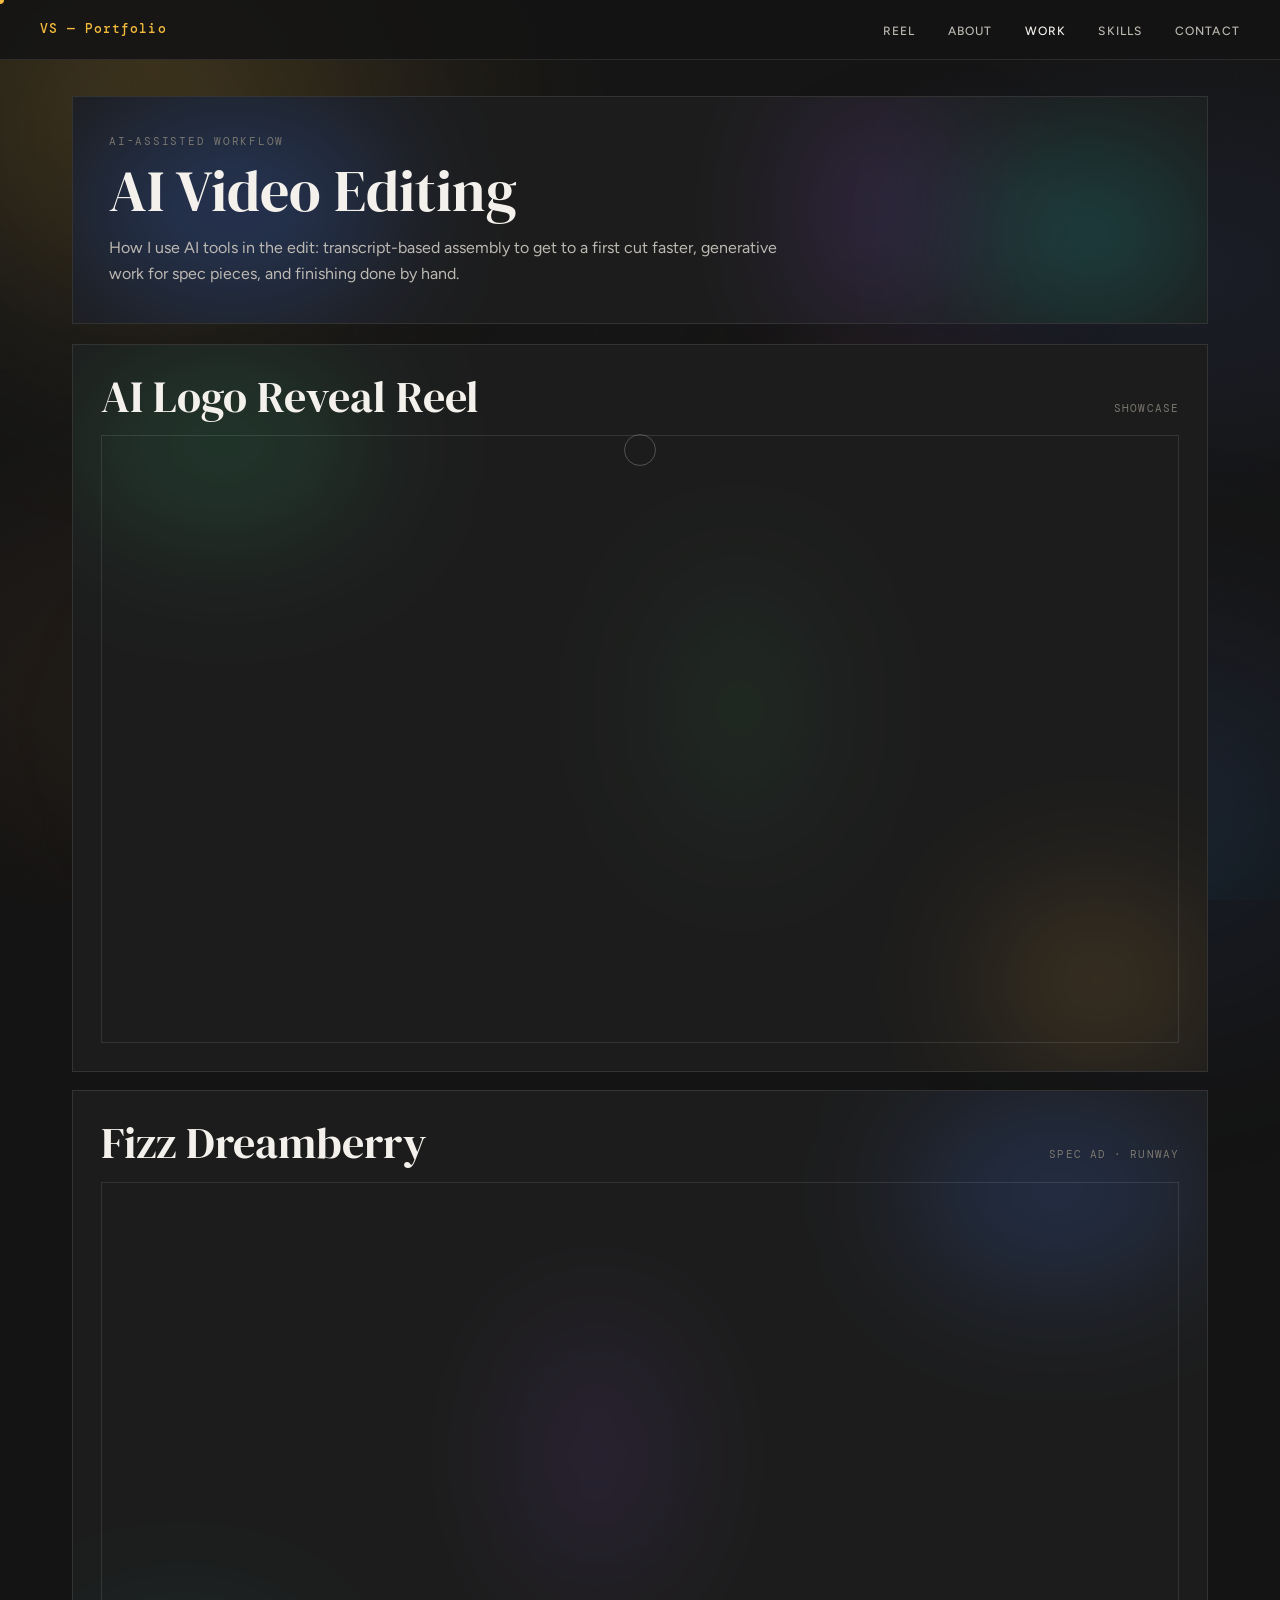
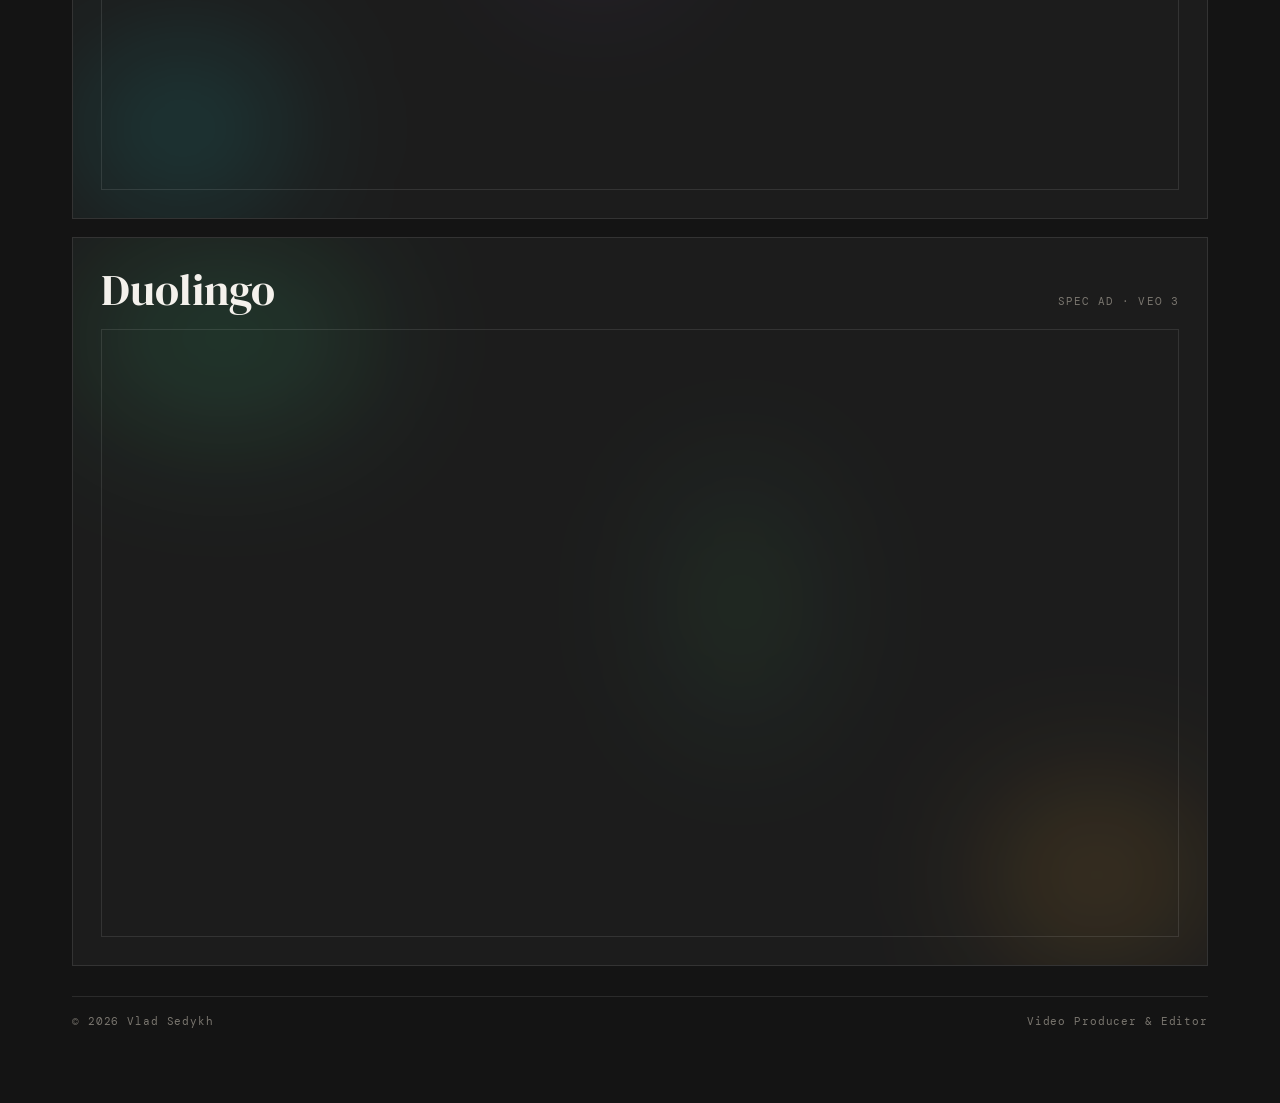
==== commit 24535c4b: "Site-wide polish: mobile nav, shared base.css, SEO/share assets, perf, a11y, content Broken things f" ====
--- a/ai-video-editing.html
+++ b/ai-video-editing.html
@@ -12,20 +12,35 @@
   <meta property="og:image" content="https://vladesque.github.io/port/og-image.jpg">
   <meta property="og:url" content="https://vladesque.github.io/port/ai-video-editing.html">
   <meta name="twitter:card" content="summary_large_image">
-  <link rel="icon" type="image/png" href="favicon.png">
+  <link rel="canonical" href="https://vladesque.github.io/port/ai-video-editing.html">
+  <meta property="og:site_name" content="Vlad Sedykh — Portfolio">
+  <meta property="og:image:width" content="1200">
+  <meta property="og:image:height" content="630">
+  <meta property="og:image:alt" content="Vlad Sedykh — Multimedia Producer &amp; Editor">
+  <meta name="twitter:image" content="https://vladesque.github.io/port/og-image.jpg">
+  <link rel="icon" href="favicon.svg" type="image/svg+xml">
+  <link rel="icon" href="favicon.png" type="image/png" sizes="64x64">
+  <link rel="apple-touch-icon" href="apple-touch-icon.png">
+  <link rel="preconnect" href="https://fonts.googleapis.com">
+  <link rel="preconnect" href="https://fonts.gstatic.com" crossorigin>
   <link href="https://fonts.googleapis.com/css2?family=DM+Serif+Display:ital@0;1&family=DM+Mono:wght@400;500&family=Figtree:wght@300;400;500;600&display=swap" rel="stylesheet">
+  <link rel="stylesheet" href="base.css" />
   <link rel="stylesheet" href="subpage-theme.css" />
 </head>
 <body data-page="ai-video-editing">
+  <a class="skip-link" href="#main">Skip to content</a>
   <div class="ambient" aria-hidden="true">
     <div class="ambient-shape ambient-shape-1"></div>
     <div class="ambient-shape ambient-shape-2"></div>
     <div class="ambient-shape ambient-shape-3"></div>
   </div>
   <div class="ambient-grain" aria-hidden="true"></div>
-  <nav class="site-nav">
+  <nav class="site-nav" aria-label="Primary">
     <a class="nav-logo" href="index.html">VS — Portfolio</a>
-    <ul class="nav-links">
+    <button class="nav-toggle" type="button" aria-controls="nav-menu" aria-expanded="false" aria-label="Open menu">
+      <span></span><span></span><span></span>
+    </button>
+    <ul class="nav-links" id="nav-menu">
       <li><a href="index.html#reel">Reel</a></li>
       <li><a href="index.html#bio">About</a></li>
       <li class="nav-dropdown">
@@ -35,6 +50,7 @@
           <a href="homes-com.html">Homes.com</a>
           <a href="real-estate.html">Real Estate</a>
           <a href="social-media.html">Social Media</a>
+          <a href="social-pitch-deck.html">Social Pitch Deck</a>
         </div>
       </li>
       <li><a href="index.html#skills">Skills</a></li>
@@ -42,7 +58,7 @@
     </ul>
   </nav>
 
-  <main class="page-wrap">
+  <main id="main" class="page-wrap">
     <section class="page-hero">
       <div class="piece piece-ai-1"></div>
       <div class="piece piece-ai-2"></div>
@@ -58,7 +74,7 @@
       <div class="piece piece-sec-b-3"></div>
       <div class="section-head"><h2>AI Logo Reveal Reel</h2><p>Showcase</p></div>
       <div class="video-wrap">
-        <iframe src="https://player.vimeo.com/video/1219537232?badge=0&amp;autopause=0&amp;player_id=0&amp;app_id=58479" frameborder="0" allow="autoplay; fullscreen; picture-in-picture; clipboard-write; encrypted-media; web-share" referrerpolicy="strict-origin-when-cross-origin" title="AI Logo Reveal Reel"></iframe>
+        <iframe loading="lazy" src="https://player.vimeo.com/video/1219537232?badge=0&amp;autopause=0&amp;player_id=0&amp;app_id=58479" frameborder="0" allow="autoplay; fullscreen; picture-in-picture; clipboard-write; encrypted-media; web-share" referrerpolicy="strict-origin-when-cross-origin" title="AI Logo Reveal Reel"></iframe>
       </div>
     </section>
 
@@ -68,7 +84,7 @@
       <div class="piece piece-sec-a-3"></div>
       <div class="section-head"><h2>Fizz Dreamberry</h2><p>Spec ad · Runway</p></div>
       <div class="video-wrap">
-        <iframe src="https://www.youtube.com/embed/aZ7p9nZNWr4" title="Fizz Dreamberry — a comedic fantasy spec ad fully generated in Runway" frameborder="0" allow="accelerometer; autoplay; clipboard-write; encrypted-media; gyroscope; picture-in-picture; web-share" referrerpolicy="strict-origin-when-cross-origin" allowfullscreen></iframe>
+        <iframe loading="lazy" src="https://www.youtube.com/embed/aZ7p9nZNWr4" title="Fizz Dreamberry — a comedic fantasy spec ad fully generated in Runway" frameborder="0" allow="accelerometer; autoplay; clipboard-write; encrypted-media; gyroscope; picture-in-picture; web-share" referrerpolicy="strict-origin-when-cross-origin" allowfullscreen></iframe>
       </div>
     </section>
 
@@ -78,7 +94,7 @@
       <div class="piece piece-sec-b-3"></div>
       <div class="section-head"><h2>Duolingo</h2><p>Spec ad · Veo 3</p></div>
       <div class="video-wrap">
-        <iframe src="https://www.youtube.com/embed/ukLDQIRW5YM" title="A Social (Awareness) Ad for Duolingo - Fully AI-Generated in Veo 3" allow="accelerometer; autoplay; clipboard-write; encrypted-media; gyroscope; picture-in-picture; web-share" referrerpolicy="strict-origin-when-cross-origin" allowfullscreen></iframe>
+        <iframe loading="lazy" src="https://www.youtube.com/embed/ukLDQIRW5YM" title="A Social (Awareness) Ad for Duolingo - Fully AI-Generated in Veo 3" allow="accelerometer; autoplay; clipboard-write; encrypted-media; gyroscope; picture-in-picture; web-share" referrerpolicy="strict-origin-when-cross-origin" allowfullscreen></iframe>
       </div>
     </section>
 
@@ -89,6 +105,7 @@
   </main>
 
 
+  <script src="nav.js" defer></script>
   <script src="cursor.js" defer></script>
   <script src="transitions.js" defer></script>
   <script src="https://player.vimeo.com/api/player.js"></script>
--- a/base.css
+++ b/base.css
@@ -0,0 +1,332 @@
+/* base.css — shared by every page.
+   Tokens, reset, ambient background, nav (desktop + mobile drawer),
+   skip link, focus styles, custom cursor, view transitions, reduced motion.
+   Page-specific layout lives in styles.css (home) and subpage-theme.css. */
+
+*, *::before, *::after { box-sizing: border-box; margin: 0; padding: 0; }
+
+:root {
+  --bg: #141414;
+  --bg2: #1c1c1c;
+  --bg3: #262626;
+  --surface: #2a2a2a;
+  --border: rgba(255,255,255,0.10);
+  --border2: rgba(255,255,255,0.18);
+  --text: #f4f1ec;
+  --text2: #bcb8b2;
+  --text3: #7a766f;
+  --accent: #f2bb3d;
+  --accent2: #d09c29;
+  --accent-cool: #4c6fe5;
+  --accent-warm: #e07a2b;
+  --cta-bg: #34213f;
+  --glow-gold: rgba(242,187,61,0.22);
+  --glow-blue: rgba(76,111,229,0.18);
+  --nav-h: 60px;
+}
+
+html { scroll-behavior: smooth; }
+
+body {
+  font-family: 'Figtree', sans-serif;
+  background:
+    radial-gradient(135% 120% at 50% 32%, transparent 52%, rgba(0,0,0,0.5) 100%),
+    radial-gradient(60% 50% at 12% 8%, rgba(242,187,61,0.09) 0%, transparent 60%),
+    radial-gradient(55% 45% at 92% 30%, rgba(76,111,229,0.09) 0%, transparent 60%),
+    radial-gradient(65% 55% at 20% 78%, rgba(224,122,43,0.08) 0%, transparent 60%),
+    radial-gradient(50% 40% at 88% 96%, rgba(20,150,150,0.07) 0%, transparent 60%),
+    var(--bg);
+  background-attachment: fixed;
+  color: var(--text);
+  font-size: 16px;
+  line-height: 1.6;
+  overflow-x: hidden;
+  position: relative;
+}
+body.nav-open { overflow: hidden; }
+
+/* AMBIENT BACKGROUND (site-wide, fixed) */
+.ambient {
+  position: fixed;
+  inset: 0;
+  pointer-events: none;
+  z-index: 0;
+  overflow: hidden;
+}
+.ambient-shape {
+  position: absolute;
+  pointer-events: none;
+  filter: blur(70px);
+  border-radius: 50%;
+}
+.ambient-shape-1 {
+  width: 380px; height: 380px;
+  background: radial-gradient(circle, rgba(224,122,43,0.16) 0%, transparent 70%);
+  top: 35%; left: 55%;
+  animation: ambientDrift1 38s ease-in-out infinite;
+}
+.ambient-shape-2 {
+  width: 300px; height: 300px;
+  background: radial-gradient(circle, rgba(20,150,150,0.14) 0%, transparent 70%);
+  top: 65%; left: 8%;
+  animation: ambientDrift2 42s ease-in-out infinite;
+}
+.ambient-shape-3 {
+  width: 260px; height: 260px;
+  background: radial-gradient(circle, rgba(130,65,220,0.12) 0%, transparent 70%);
+  top: 15%; right: 18%;
+  animation: ambientDrift1 46s ease-in-out infinite;
+}
+.ambient-grain {
+  position: fixed;
+  inset: 0;
+  pointer-events: none;
+  z-index: 0;
+  opacity: 0.025;
+  background-image: url("data:image/svg+xml,%3Csvg xmlns='http://www.w3.org/2000/svg' width='300' height='300'%3E%3Cfilter id='n'%3E%3CfeTurbulence type='fractalNoise' baseFrequency='0.75' numOctaves='4' stitchTiles='stitch'/%3E%3C/filter%3E%3Crect width='300' height='300' filter='url(%23n)'/%3E%3C/svg%3E");
+  background-size: 240px 240px;
+}
+@keyframes ambientDrift1 {
+  0%, 100% { transform: translate(0,0) scale(1); }
+  40%      { transform: translate(60px,-50px) scale(1.15); }
+  70%      { transform: translate(-30px,40px) scale(0.9); }
+}
+@keyframes ambientDrift2 {
+  0%, 100% { transform: translate(0,0) scale(1); }
+  35%      { transform: translate(-50px,60px) scale(0.88); }
+  65%      { transform: translate(40px,-30px) scale(1.12); }
+}
+/* Stop the decorative animations burning CPU while the tab is in the background. */
+body.is-hidden .ambient-shape,
+body.is-hidden .hero-orb,
+body.is-hidden .hero-grain,
+body.is-hidden::before,
+body.is-hidden::after { animation-play-state: paused; }
+
+/* SKIP LINK */
+.skip-link {
+  position: absolute;
+  top: 8px; left: 8px;
+  z-index: 1000;
+  padding: 10px 16px;
+  background: var(--accent);
+  color: var(--bg);
+  font-family: 'DM Mono', monospace;
+  font-size: 12px;
+  letter-spacing: 0.08em;
+  text-transform: uppercase;
+  text-decoration: none;
+  transform: translateY(-200%);
+  transition: transform 0.15s ease;
+}
+.skip-link:focus { transform: translateY(0); }
+
+/* FOCUS — visible on the dark background for keyboard users */
+a:focus-visible,
+button:focus-visible,
+input:focus-visible,
+textarea:focus-visible,
+select:focus-visible,
+[tabindex]:focus-visible {
+  outline: 2px solid var(--accent);
+  outline-offset: 3px;
+}
+
+/* NAV */
+.site-nav {
+  position: fixed; top: 0; left: 0; right: 0; z-index: 100;
+  display: flex; align-items: center; justify-content: space-between;
+  padding: 0 40px; height: var(--nav-h);
+  border-bottom: 0.5px solid var(--border);
+  background: rgba(20,20,20,0.88);
+  backdrop-filter: blur(12px);
+  -webkit-backdrop-filter: blur(12px);
+}
+.nav-logo {
+  font-family: 'DM Mono', monospace;
+  font-size: 13px;
+  font-weight: 500;
+  letter-spacing: 0.08em;
+  color: var(--accent);
+  text-decoration: none;
+}
+.nav-links {
+  display: flex; gap: 32px; list-style: none;
+}
+.nav-links a {
+  font-size: 12px;
+  font-weight: 500;
+  letter-spacing: 0.1em;
+  text-transform: uppercase;
+  color: var(--text2);
+  text-decoration: none;
+  transition: color 0.2s;
+}
+.nav-links a:hover,
+.nav-links a[aria-current="page"] { color: var(--text); }
+
+/* Work dropdown — opens on hover and on keyboard focus */
+.nav-dropdown { position: relative; }
+.nav-dropdown-menu {
+  display: none;
+  position: absolute;
+  top: 100%;
+  left: 50%;
+  transform: translateX(-50%);
+  background: rgba(20,20,20,0.96);
+  border: 0.5px solid var(--border2);
+  backdrop-filter: blur(12px);
+  -webkit-backdrop-filter: blur(12px);
+  min-width: 180px;
+  padding: 8px 0 6px;
+  z-index: 200;
+}
+.nav-dropdown:hover .nav-dropdown-menu,
+.nav-dropdown:focus-within .nav-dropdown-menu,
+.nav-dropdown-menu:hover { display: block; }
+.nav-dropdown-menu a {
+  display: block;
+  padding: 9px 18px;
+  font-size: 11px;
+  font-weight: 500;
+  letter-spacing: 0.1em;
+  text-transform: uppercase;
+  color: var(--text2);
+  text-decoration: none;
+  transition: color 0.15s, background 0.15s;
+  white-space: nowrap;
+}
+.nav-dropdown-menu a:hover,
+.nav-dropdown-menu a[aria-current="page"] {
+  color: var(--text);
+  background: rgba(255,255,255,0.04);
+}
+.nav-dropdown-menu a:focus-visible { outline-offset: -2px; }
+
+/* Hamburger — hidden on desktop */
+.nav-toggle {
+  display: none;
+  appearance: none;
+  background: none;
+  border: 0.5px solid var(--border2);
+  color: var(--text);
+  width: 40px; height: 40px;
+  border-radius: 2px;
+  cursor: pointer;
+  align-items: center;
+  justify-content: center;
+  flex-direction: column;
+  gap: 5px;
+}
+.nav-toggle span {
+  display: block;
+  width: 18px; height: 1.5px;
+  background: currentColor;
+  transition: transform 0.25s ease, opacity 0.2s ease;
+}
+.nav-toggle[aria-expanded="true"] span:nth-child(1) { transform: translateY(6.5px) rotate(45deg); }
+.nav-toggle[aria-expanded="true"] span:nth-child(2) { opacity: 0; }
+.nav-toggle[aria-expanded="true"] span:nth-child(3) { transform: translateY(-6.5px) rotate(-45deg); }
+
+/* Mobile drawer */
+@media (max-width: 900px) {
+  .site-nav { padding: 0 20px; }
+  .nav-toggle { display: inline-flex; }
+  /* Absolute, not fixed: the bar's backdrop-filter makes it the containing
+     block for fixed descendants, which would size the drawer to the bar. */
+  .nav-links {
+    position: absolute;
+    top: 100%; left: 0; right: 0;
+    height: calc(100vh - var(--nav-h));
+    height: calc(100dvh - var(--nav-h));
+    flex-direction: column;
+    gap: 0;
+    padding: 12px 20px 40px;
+    background: var(--bg);
+    overflow-y: auto;
+    display: none;
+  }
+  .site-nav.is-open .nav-links { display: flex; }
+  .nav-links > li { border-bottom: 0.5px solid var(--border); }
+  .nav-links > li > a {
+    display: block;
+    padding: 18px 0;
+    font-size: 14px;
+  }
+  /* Submenu is always expanded inside the drawer — no hover on touch */
+  .nav-dropdown-menu,
+  .nav-dropdown:hover .nav-dropdown-menu,
+  .nav-dropdown:focus-within .nav-dropdown-menu {
+    display: block;
+    position: static;
+    transform: none;
+    background: none;
+    border: 0;
+    backdrop-filter: none;
+    -webkit-backdrop-filter: none;
+    min-width: 0;
+    padding: 0 0 12px 16px;
+  }
+  .nav-dropdown-menu a {
+    padding: 11px 0;
+    font-size: 12px;
+    white-space: normal;
+  }
+  .nav-dropdown-menu a:hover,
+  .nav-dropdown-menu a[aria-current="page"] { background: none; }
+}
+
+/* CUSTOM CURSOR */
+.cursor-dot,
+.cursor-ring {
+  position: fixed;
+  top: 0; left: 0;
+  pointer-events: none;
+  z-index: 9999;
+  transform: translate(-50%, -50%);
+  will-change: transform;
+}
+.cursor-dot {
+  width: 8px; height: 8px;
+  background: var(--accent);
+  border-radius: 50%;
+}
+.cursor-ring {
+  width: 32px; height: 32px;
+  border: 1px solid rgba(168,164,160,0.4);
+  border-radius: 50%;
+  transition: width 0.2s ease, height 0.2s ease, background 0.2s ease, border-color 0.2s ease;
+}
+.cursor-ring.is-hover {
+  width: 60px; height: 60px;
+  background: rgba(240,182,55,0.2);
+  border-color: var(--accent);
+}
+body.custom-cursor-active { cursor: none; }
+body.custom-cursor-active a,
+body.custom-cursor-active button,
+body.custom-cursor-active .work-card { cursor: none; }
+@media (pointer: coarse) {
+  .cursor-dot, .cursor-ring { display: none !important; }
+  body.custom-cursor-active { cursor: auto; }
+}
+
+/* VIEW TRANSITIONS */
+::view-transition-group(*),
+::view-transition-old(*),
+::view-transition-new(*) {
+  animation-duration: 420ms;
+  animation-timing-function: cubic-bezier(0.65, 0, 0.35, 1);
+}
+
+/* REDUCED MOTION (shared) */
+@media (prefers-reduced-motion: reduce) {
+  html { scroll-behavior: auto; }
+  .ambient-shape { animation: none !important; }
+  .skip-link, .nav-toggle span { transition: none; }
+  .cursor-dot, .cursor-ring { display: none !important; }
+  body.custom-cursor-active { cursor: auto; }
+  ::view-transition-group(*),
+  ::view-transition-old(*),
+  ::view-transition-new(*) { animation: none !important; }
+}
--- a/subpage-theme.css
+++ b/subpage-theme.css
@@ -1,37 +1,3 @@
-:root {
-  --bg: #141414;
-  --bg2: #1c1c1c;
-  --bg3: #262626;
-  --border: rgba(255, 255, 255, 0.10);
-  --border2: rgba(255, 255, 255, 0.18);
-  --text: #f4f1ec;
-  --text2: #bcb8b2;
-  --text3: #7a766f;
-  --accent: #f2bb3d;
-  --accent2: #d09c29;
-  --accent-cool: #4c6fe5;
-  --accent-warm: #e07a2b;
-  --cta-bg: #34213f;
-}
-
-* { box-sizing: border-box; margin: 0; padding: 0; }
-html { scroll-behavior: smooth; }
-body {
-  font-family: 'Figtree', sans-serif;
-  background:
-    radial-gradient(135% 120% at 50% 32%, transparent 52%, rgba(0,0,0,0.5) 100%),
-    radial-gradient(60% 50% at 12% 8%, rgba(242,187,61,0.09) 0%, transparent 60%),
-    radial-gradient(55% 45% at 92% 30%, rgba(76,111,229,0.09) 0%, transparent 60%),
-    radial-gradient(65% 55% at 20% 78%, rgba(224,122,43,0.08) 0%, transparent 60%),
-    radial-gradient(50% 40% at 88% 96%, rgba(20,150,150,0.07) 0%, transparent 60%),
-    var(--bg);
-  background-attachment: fixed;
-  color: var(--text);
-  font-size: 16px;
-  line-height: 1.6;
-  overflow-x: hidden;
-  position: relative;
-}
 
 /* AMBIENT BACKGROUND ORBS */
 body::before,
@@ -55,144 +21,12 @@
   bottom: -180px; right: -160px;
   animation: ambientDrift2 32s ease-in-out infinite;
 }
-@keyframes ambientDrift1 {
-  0%, 100% { transform: translate(0,0) scale(1); }
-  40%      { transform: translate(60px,-50px) scale(1.15); }
-  70%      { transform: translate(-30px,40px) scale(0.9); }
-}
-@keyframes ambientDrift2 {
-  0%, 100% { transform: translate(0,0) scale(1); }
-  35%      { transform: translate(-50px,60px) scale(0.88); }
-  65%      { transform: translate(40px,-30px) scale(1.12); }
-}
-
-/* FLOATING AMBIENT SHAPES */
-.ambient {
-  position: fixed;
-  inset: 0;
-  pointer-events: none;
-  z-index: 0;
-  overflow: hidden;
-}
-.ambient-shape {
-  position: absolute;
-  pointer-events: none;
-  filter: blur(60px);
-  border-radius: 50%;
-}
-.ambient-shape-1 {
-  width: 380px; height: 380px;
-  background: radial-gradient(circle, rgba(224,122,43,0.16) 0%, transparent 70%);
-  top: 35%; left: 55%;
-  animation: ambientDrift1 38s ease-in-out infinite;
-}
-.ambient-shape-2 {
-  width: 300px; height: 300px;
-  background: radial-gradient(circle, rgba(20,150,150,0.14) 0%, transparent 70%);
-  top: 65%; left: 8%;
-  animation: ambientDrift2 42s ease-in-out infinite;
-}
-.ambient-shape-3 {
-  width: 260px; height: 260px;
-  background: radial-gradient(circle, rgba(130,65,220,0.12) 0%, transparent 70%);
-  top: 15%; right: 18%;
-  animation: ambientDrift1 46s ease-in-out infinite;
-}
-
-/* AMBIENT GRAIN */
-.ambient-grain {
-  position: fixed;
-  inset: 0;
-  pointer-events: none;
-  z-index: 0;
-  opacity: 0.025;
-  background-image: url("data:image/svg+xml,%3Csvg xmlns='http://www.w3.org/2000/svg' width='300' height='300'%3E%3Cfilter id='n'%3E%3CfeTurbulence type='fractalNoise' baseFrequency='0.75' numOctaves='4' stitchTiles='stitch'/%3E%3C/filter%3E%3Crect width='300' height='300' filter='url(%23n)'/%3E%3C/svg%3E");
-  background-size: 240px 240px;
-}
+
 
 .page-wrap { position: relative; z-index: 1; }
 
 a { color: inherit; }
 
-.site-nav {
-  position: fixed;
-  top: 0;
-  left: 0;
-  right: 0;
-  z-index: 100;
-  display: flex;
-  align-items: center;
-  justify-content: space-between;
-  padding: 0 40px;
-  height: 60px;
-  border-bottom: 0.5px solid var(--border);
-  background: rgba(20, 20, 20, 0.88);
-  backdrop-filter: blur(12px);
-}
-
-.nav-logo {
-  font-family: 'DM Mono', monospace;
-  font-size: 13px;
-  font-weight: 500;
-  letter-spacing: 0.08em;
-  color: var(--accent);
-  text-decoration: none;
-}
-
-.nav-links {
-  display: flex;
-  gap: 32px;
-  list-style: none;
-}
-
-.nav-links a {
-  font-size: 12px;
-  font-weight: 500;
-  letter-spacing: 0.1em;
-  text-transform: uppercase;
-  color: var(--text2);
-  text-decoration: none;
-  transition: color 0.2s;
-}
-
-.nav-links a:hover,
-.nav-links a[aria-current="page"] {
-  color: var(--text);
-}
-
-.nav-dropdown { position: relative; }
-.nav-dropdown-menu {
-  display: none;
-  position: absolute;
-  top: 100%;
-  left: 50%;
-  transform: translateX(-50%);
-  background: rgba(20,20,20,0.96);
-  border: 0.5px solid rgba(255,255,255,0.14);
-  backdrop-filter: blur(12px);
-  min-width: 180px;
-  padding: 8px 0 6px;
-  z-index: 200;
-}
-.nav-dropdown:hover .nav-dropdown-menu,
-.nav-dropdown-menu:hover { display: block; }
-.nav-dropdown-menu a {
-  display: block;
-  padding: 9px 18px;
-  font-size: 11px;
-  font-weight: 500;
-  letter-spacing: 0.1em;
-  text-transform: uppercase;
-  color: rgba(138,134,128,1);
-  text-decoration: none;
-  transition: color 0.15s, background 0.15s;
-  white-space: nowrap;
-}
-.nav-dropdown-menu a:hover,
-.nav-dropdown-menu a[aria-current="page"] {
-  color: var(--text);
-  background: rgba(255,255,255,0.04);
-}
 
 .page-wrap {
   max-width: 1200px;
@@ -503,99 +337,99 @@
   margin-bottom: 24px;
 }
 
-.youtube-grid {
+
+/* Photo banner (contact page) */
+.page-banner {
+  width: 100%;
+  height: 520px;
+  overflow: hidden;
+  margin-bottom: 20px;
+  border: 0.5px solid var(--border);
+}
+.page-banner img {
+  width: 100%; height: 100%;
+  object-fit: cover;
+  object-position: center 30%;
+  display: block;
+}
+
+/* Contact form */
+.contact-form input:focus-visible,
+.contact-form textarea:focus-visible { outline-offset: 0; border-color: var(--accent); }
+.contact-form .btn-primary { justify-self: start; cursor: pointer; font: inherit; font-size: 12px; letter-spacing: 0.08em; text-transform: uppercase; }
+.form-note {
+  margin-top: 12px;
+  color: var(--text3);
+  font-size: 14px;
+}
+.contact-actions {
+  display: flex; flex-wrap: wrap; gap: 12px;
+  margin-top: 16px;
+}
+.btn-ghost:hover { color: var(--text); border-color: rgba(255,255,255,0.3); }
+.btn-primary:hover { background: var(--accent2); }
+.btn-primary, .btn-ghost { transition: background 0.2s, color 0.2s, border-color 0.2s; }
+
+/* Off-site reel cards (Instagram) — dark, on-brand, no third-party script */
+.reel-link {
   display: flex;
-  flex-wrap: wrap;
-  gap: 24px;
-}
-
-.youtube-short {
-  position: relative;
-  width: 315px;
+  flex-direction: column;
+  justify-content: space-between;
   aspect-ratio: 9 / 16;
-  flex-shrink: 0;
-}
-
-.youtube-short iframe {
-  position: absolute;
-  inset: 0;
-  width: 100%;
-  height: 100%;
-  border-radius: 8px;
-}
-
-.instagram-grid {
-  display: grid;
-  grid-template-columns: repeat(auto-fit, minmax(320px, 1fr));
-  gap: 24px;
-  justify-items: center;
+  max-width: 360px;
+  padding: 20px;
+  border: 0.5px solid var(--border2);
+  background:
+    radial-gradient(80% 60% at 20% 0%, rgba(225,40,120,0.22) 0%, transparent 70%),
+    radial-gradient(70% 60% at 100% 100%, rgba(40,120,230,0.20) 0%, transparent 70%),
+    #171717;
+  color: var(--text);
+  text-decoration: none;
+  transition: border-color 0.2s, transform 0.2s;
+}
+.reel-link:hover { border-color: var(--accent); transform: translateY(-2px); }
+.reel-link-kicker {
+  font-family: 'DM Mono', monospace;
+  font-size: 10px;
+  letter-spacing: 0.14em;
+  text-transform: uppercase;
+  color: var(--text3);
+}
+.reel-link-body { display: flex; flex-direction: column; gap: 10px; align-items: flex-start; }
+.reel-link svg { width: 36px; height: 36px; fill: var(--text); }
+.reel-link h3 {
+  font-family: 'DM Serif Display', serif;
+  font-size: 24px;
+  font-weight: 400;
+  line-height: 1.15;
+}
+.reel-link-cta {
+  font-family: 'DM Mono', monospace;
+  font-size: 11px;
+  letter-spacing: 0.1em;
+  text-transform: uppercase;
+  color: var(--accent);
 }
 
 @media (max-width: 900px) {
-  .site-nav { padding: 0 16px; }
-  .nav-links { display: none; }
   .page-wrap { padding: 88px 16px 60px; }
   .page-hero, .section-block { padding: 20px; }
   .card-grid { grid-template-columns: 1fr; }
   .case-grid { grid-template-columns: 1fr; gap: 28px; }
   .page-footer { flex-direction: column; }
-}
-
-/* CUSTOM CURSOR */
-.cursor-dot,
-.cursor-ring {
-  position: fixed;
-  top: 0; left: 0;
-  pointer-events: none;
-  z-index: 9999;
-  transform: translate(-50%, -50%);
-  will-change: transform;
-}
-.cursor-dot {
-  width: 8px; height: 8px;
-  background: var(--accent);
-  border-radius: 50%;
-}
-.cursor-ring {
-  width: 32px; height: 32px;
-  border: 1px solid rgba(168,164,160,0.4);
-  border-radius: 50%;
-  transition: width 0.2s ease, height 0.2s ease, background 0.2s ease, border-color 0.2s ease;
-}
-.cursor-ring.is-hover {
-  width: 60px; height: 60px;
-  background: rgba(240,182,55,0.2);
-  border-color: var(--accent);
-}
-body.custom-cursor-active { cursor: none; }
-body.custom-cursor-active a,
-body.custom-cursor-active button { cursor: none; }
-@media (pointer: coarse) {
-  .cursor-dot, .cursor-ring { display: none !important; }
-  body.custom-cursor-active { cursor: auto; }
-}
+  .page-banner { height: 320px; }
+}
+
 
 /* VIEW TRANSITION NAMES (subpages) */
 body[data-page="ai-video-editing"] .page-hero h1 { view-transition-name: card-title-ai; }
 body[data-page="homes-com"] .page-hero h1 { view-transition-name: card-title-homes; }
 body[data-page="real-estate"] .page-hero h1 { view-transition-name: card-title-re; }
 body[data-page="social-media"] .page-hero h1 { view-transition-name: card-title-sm; }
-
-::view-transition-group(*),
-::view-transition-old(*),
-::view-transition-new(*) {
-  animation-duration: 420ms;
-  animation-timing-function: cubic-bezier(0.65, 0, 0.35, 1);
-}
+body[data-page="social-pitch-deck"] .page-hero h1 { view-transition-name: card-title-deck; }
+
 
 /* REDUCED MOTION */
 @media (prefers-reduced-motion: reduce) {
-  html { scroll-behavior: auto; }
-  body::before, body::after,
-  .ambient-shape { animation: none !important; }
-  .cursor-dot, .cursor-ring { display: none !important; }
-  body.custom-cursor-active { cursor: auto; }
-  ::view-transition-group(*),
-  ::view-transition-old(*),
-  ::view-transition-new(*) { animation: none !important; }
-}
+  body::before, body::after { animation: none !important; }
+}
